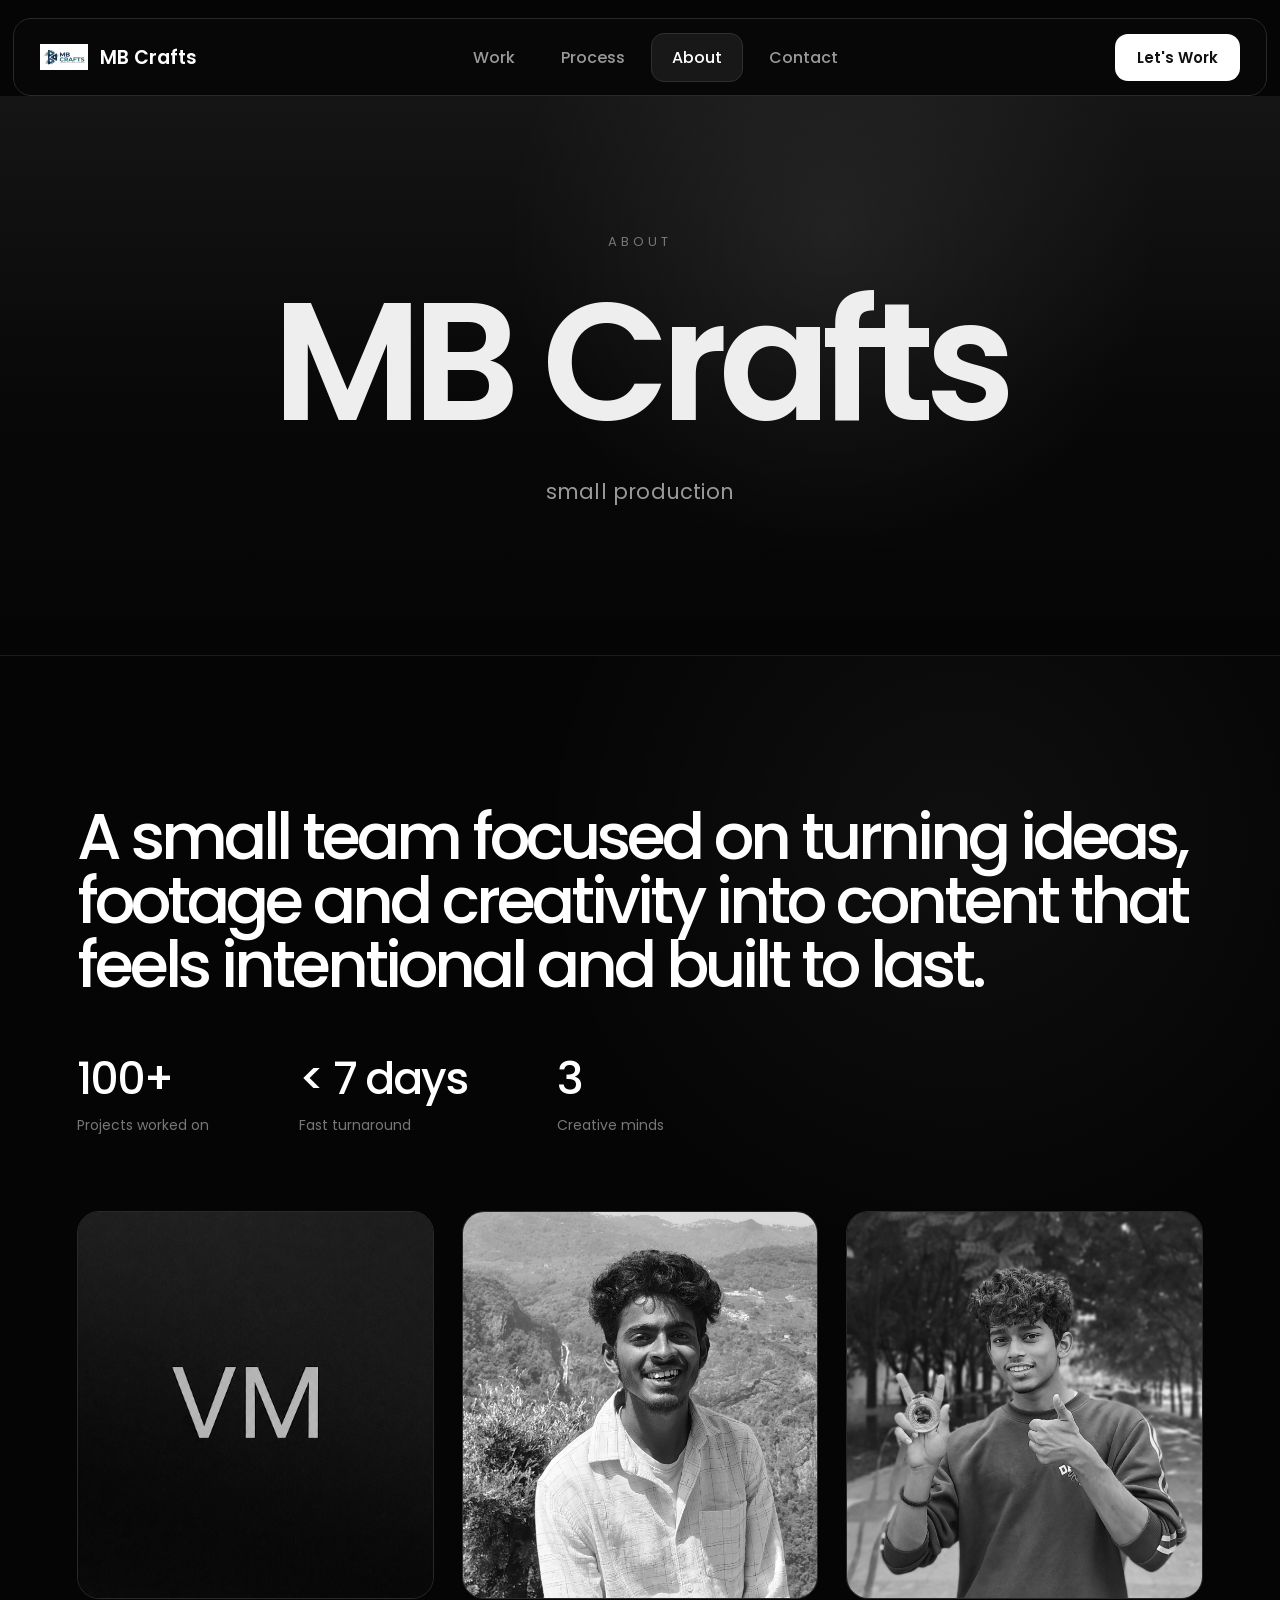
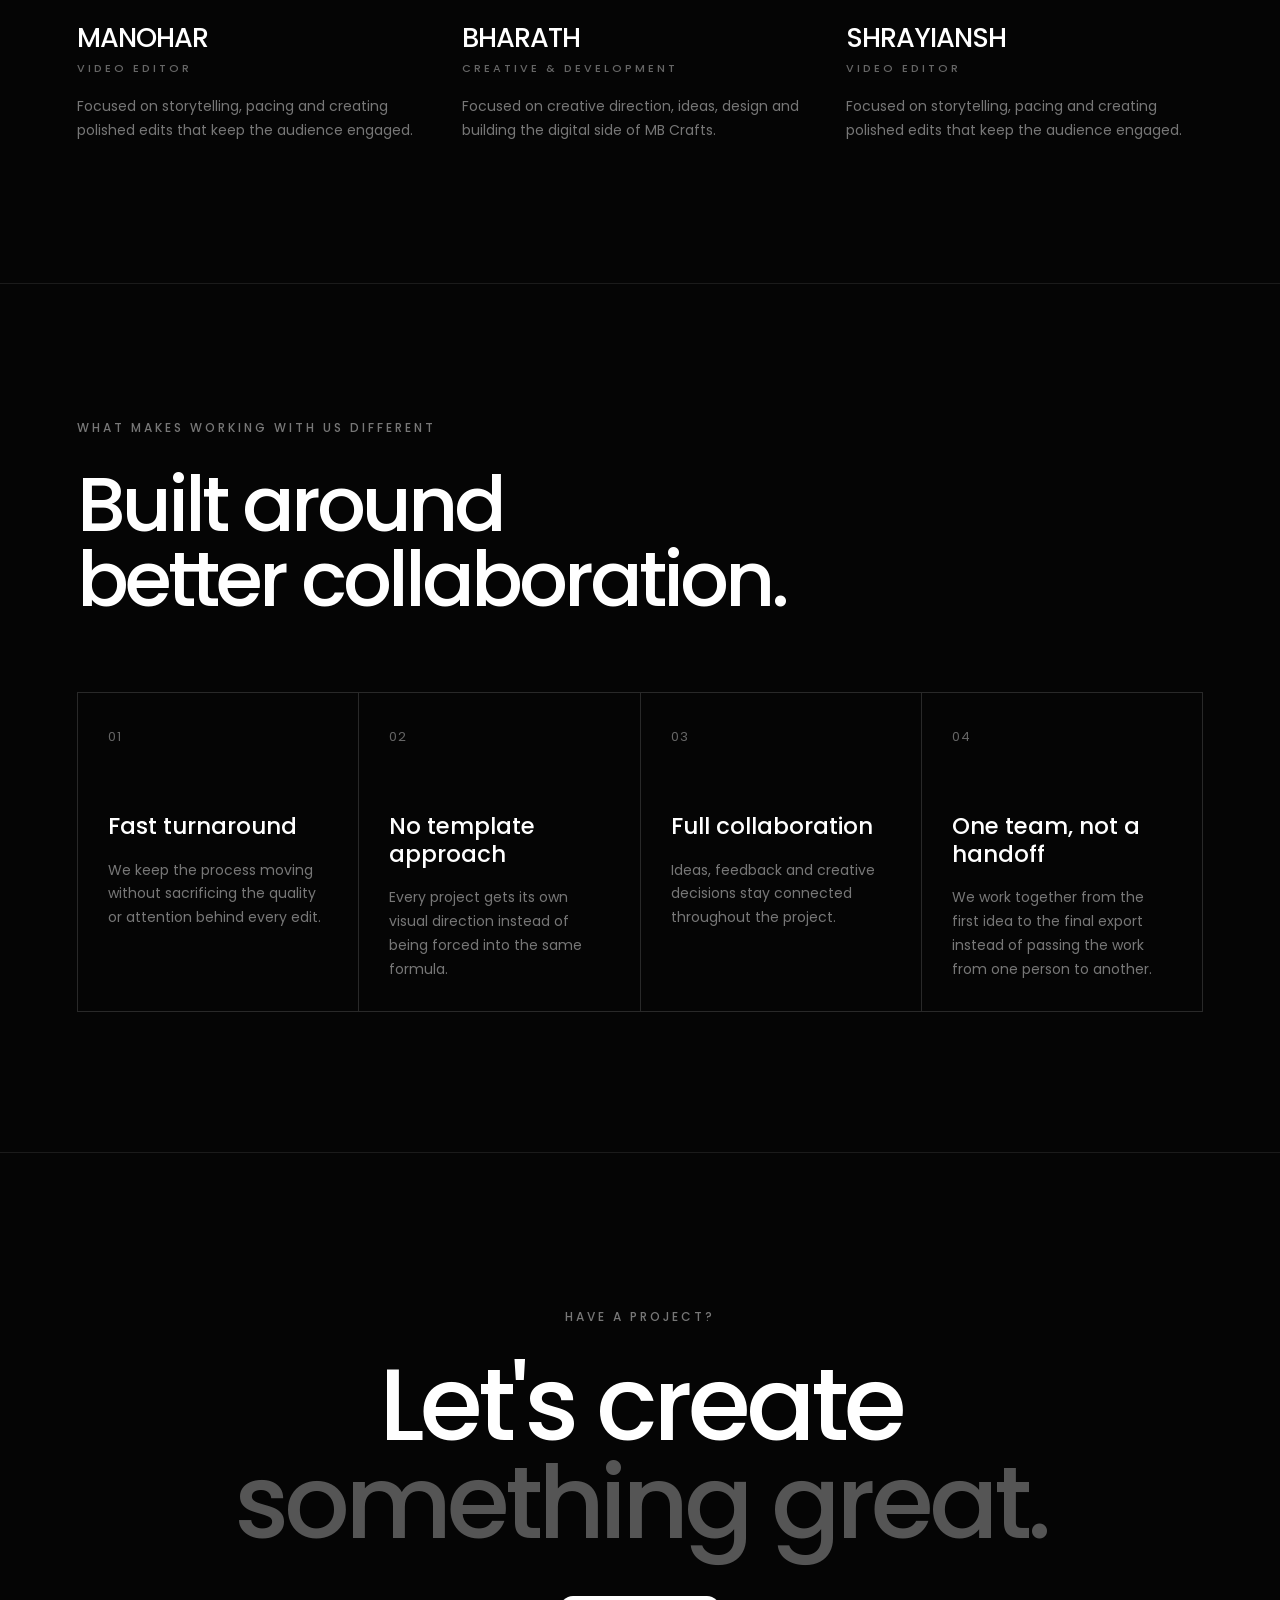
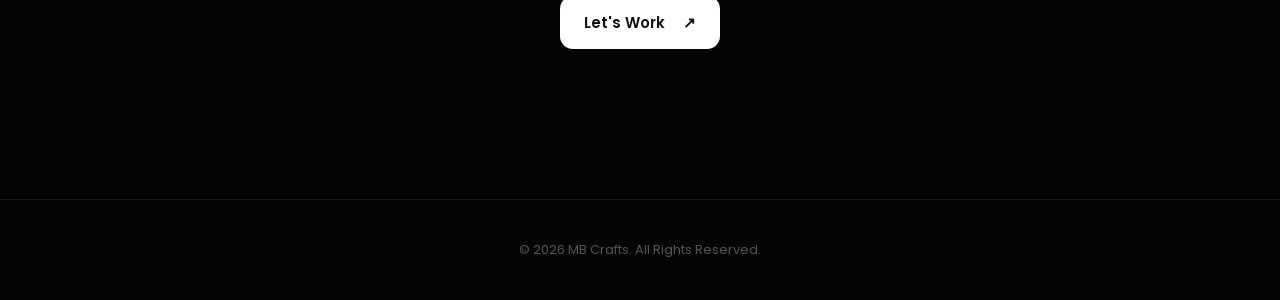
==== about.html @ 52da4b55 "Fix header formatting in about.html" ====
<!DOCTYPE html>
<html lang="en">

<head>

    <meta charset="UTF-8">
    <meta name="viewport" content="width=device-width, initial-scale=1.0">

    <title>About | MB Crafts</title>

    <link rel="icon" type="image/webp" href="images/favicon.webp">

    <link rel="stylesheet" href="about.css">

    <link
        href="https://fonts.googleapis.com/css2?family=Poppins:wght@300;400;500;600;700&display=swap"
        rel="stylesheet">

</head>


<body>


    <!-- =====================================================
         NAVBAR
    ====================================================== -->

    <nav class="navbar">

        <a href="index.html" class="brand">

            <img
                src="images/logo.webp"
                alt="MB Crafts">

            <span>MB Crafts</span>

        </a>


        <div class="nav-links">

            <a href="index.html">
                Work
            </a>

            <a href="process.html">
                Process
            </a>

            <a href="about.html" class="active">
                About
            </a>

            <a href="contact.html">
                Contact
            </a>

        </div>


        <a
            href="contact.html"
            class="nav-button">

            Let's Work

        </a>


        <!-- MOBILE MENU BUTTON -->

        <button
            class="menu-button"
            aria-label="Open menu"
            aria-expanded="false">

            <span></span>
            <span></span>

        </button>

    </nav>



    <!-- =====================================================
         MOBILE MENU
    ====================================================== -->

    <div class="mobile-menu">

        <a href="index.html">
            Work
        </a>

        <a href="process.html">
            Process
        </a>

        <a
            href="about.html"
            class="active">

            About

        </a>

        <a href="contact.html">
            Contact
        </a>

    </div>



    <!-- =====================================================
         ABOUT PAGE
    ====================================================== -->

    <main class="about-page">


        <!-- =================================================
             HERO
        ================================================== -->

        <section class="about-hero">

            <div class="about-hero-inner">

                <span class="about-label">
                    ABOUT
                </span>


                <h1>
                    MB Crafts
                </h1>


                <p>
                    small production
                </p>

            </div>

        </section>



        <!-- =================================================
             PEOPLE SECTION
        ================================================== -->

        <section class="people-section">


            <div class="people-header">

                <div>

                    <h2
                        THE PEOPLE BEHIND THE CRAFT</h2>

                    <span>
                        A small team focused on turning ideas,
                    footage and creativity into content that
                    feels intentional and built to last.
                    </span>

                </div>

            </div>



            <!-- =================================================
                 STATS
            ================================================== -->

            <div class="about-stats">


                <div class="stat">

                    <strong>
                        100+
                    </strong>

                    <span>
                        Projects worked on
                    </span>

                </div>


                <div class="stat">

                    <strong>
                        &lt; 7 days
                    </strong>

                    <span>
                        Fast turnaround
                    </span>

                </div>


                <div class="stat">

                    <strong>
                        3
                    </strong>

                    <span>
                        Creative minds
                    </span>

                </div>


            </div>



            <!-- =================================================
                 PEOPLE GRID
            ================================================== -->

            <div class="people-grid">


                <!-- =================================================
                     MANOHAR
                ================================================== -->

                <div class="person-card">

                    <div class="person-image">

                        <img
                            src="images/manohar.webp"
                            alt="Manohar">

                    </div>


                    <div class="person-info">

                        <h3>
                            MANOHAR
                        </h3>

                        <span>
                            VIDEO EDITOR
                        </span>

                        <p>
                            Focused on storytelling, pacing and
                            creating polished edits that keep the
                            audience engaged.
                        </p>

                    </div>

                </div>



                <!-- =================================================
                     BHARATH
                ================================================== -->

                <div class="person-card">

                    <div class="person-image">

                        <img
                            src="images/bharath.webp"
                            alt="Bharath">

                    </div>


                    <div class="person-info">

                        <h3>
                            BHARATH
                        </h3>

                        <span>
                            CREATIVE &amp; DEVELOPMENT
                        </span>

                        <p>
                            Focused on creative direction, ideas,
                            design and building the digital side
                            of MB Crafts.
                        </p>

                    </div>

                </div>



                <!-- =================================================
                     SHRAYIANSH
                ================================================== -->

                <div class="person-card">

                    <div class="person-image">

                        <img
                            src="images/shraiyansh.webp"
                            alt="Shraiyansh">

                    </div>


                    <div class="person-info">

                        <h3>
                            SHRAYIANSH
                        </h3>

                        <span>
                            VIDEO EDITOR
                        </span>

                        <p>
                            Focused on storytelling, pacing and
                            creating polished edits that keep the
                            audience engaged.
                        </p>

                    </div>

                </div>


            </div>


        </section>



        <!-- =================================================
             WHAT MAKES US DIFFERENT
        ================================================== -->

        <section class="difference-section">


            <div class="difference-header">

                <span class="section-label">
                    WHAT MAKES WORKING WITH US DIFFERENT
                </span>

                <h2>
                    Built around<br>
                    better collaboration.
                </h2>

            </div>



            <div class="difference-grid">


                <!-- =================================================
                     01
                ================================================== -->

                <div class="difference-item">

                    <span class="difference-number">
                        01
                    </span>

                    <h3>
                        Fast turnaround
                    </h3>

                    <p>
                        We keep the process moving without
                        sacrificing the quality or attention
                        behind every edit.
                    </p>

                </div>



                <!-- =================================================
                     02
                ================================================== -->

                <div class="difference-item">

                    <span class="difference-number">
                        02
                    </span>

                    <h3>
                        No template approach
                    </h3>

                    <p>
                        Every project gets its own visual
                        direction instead of being forced
                        into the same formula.
                    </p>

                </div>



                <!-- =================================================
                     03
                ================================================== -->

                <div class="difference-item">

                    <span class="difference-number">
                        03
                    </span>

                    <h3>
                        Full collaboration
                    </h3>

                    <p>
                        Ideas, feedback and creative decisions
                        stay connected throughout the project.
                    </p>

                </div>



                <!-- =================================================
                     04
                ================================================== -->

                <div class="difference-item">

                    <span class="difference-number">
                        04
                    </span>

                    <h3>
                        One team, not a handoff
                    </h3>

                    <p>
                        We work together from the first idea
                        to the final export instead of passing
                        the work from one person to another.
                    </p>

                </div>


            </div>


        </section>



        <!-- =================================================
             CTA
        ================================================== -->

        <section class="about-cta">

            <span class="section-label">
                HAVE A PROJECT?
            </span>


            <h2>
                Let's create
                <span>something great.</span>
            </h2>


            <a
                href="contact.html"
                class="cta-button">

                Let's Work

                <span>↗</span>

            </a>

        </section>


    </main>



    <!-- =====================================================
         FOOTER
    ====================================================== -->

    <footer>

        <p>
            © 2026 MB Crafts. All Rights Reserved.
        </p>

    </footer>



    <!-- =====================================================
         MOBILE MENU SCRIPT
    ====================================================== -->

    <script>

        document.addEventListener(
            "DOMContentLoaded",
            function () {

                const menuButton =
                    document.querySelector(".menu-button");

                const mobileMenu =
                    document.querySelector(".mobile-menu");


                if (!menuButton || !mobileMenu) {
                    return;
                }


                menuButton.addEventListener(
                    "click",
                    function () {

                        const isOpen =
                            mobileMenu.classList.contains("active");


                        if (isOpen) {

                            mobileMenu.classList.remove("active");

                            menuButton.classList.remove("active");

                            menuButton.setAttribute(
                                "aria-expanded",
                                "false"
                            );

                        } else {

                            mobileMenu.classList.add("active");

                            menuButton.classList.add("active");

                            menuButton.setAttribute(
                                "aria-expanded",
                                "true"
                            );

                        }

                    }
                );


                mobileMenu
                    .querySelectorAll("a")
                    .forEach(function (link) {

                        link.addEventListener(
                            "click",
                            function () {

                                mobileMenu.classList.remove("active");

                                menuButton.classList.remove("active");

                                menuButton.setAttribute(
                                    "aria-expanded",
                                    "false"
                                );

                            }
                        );

                    });

            }
        );

    </script>


</body>

</html>
---- about.css ----
/* =====================================================
   ABOUT PAGE
===================================================== */

* {
    margin: 0;
    padding: 0;
    box-sizing: border-box;
}


html {
    scroll-behavior: smooth;
}


body {
    background: #050505;
    color: #ffffff;

    font-family: 'Poppins', sans-serif;

    overflow-x: hidden;
}



/* =====================================================
   NAVBAR
===================================================== */

.navbar {
    position: fixed;

    top: 18px;
    left: 1%;

    width: 98%;
    height: 78px;

    display: flex;
    align-items: center;
    justify-content: space-between;

    padding: 0 26px;

    background: rgba(8, 8, 8, 0.88);

    backdrop-filter: blur(20px);
    -webkit-backdrop-filter: blur(20px);

    border: 1px solid #292929;

    border-radius: 18px;

    z-index: 1000;
}



/* =====================================================
   BRAND
===================================================== */

.brand {
    display: flex;
    align-items: center;

    gap: 12px;

    color: #ffffff;

    text-decoration: none;

    font-size: 19px;
    font-weight: 600;
}


.brand img {
    width: 48px;
    height: 30px;

    object-fit: contain;

    display: block;
}



/* =====================================================
   NAV LINKS
===================================================== */

.nav-links {
    display: flex;
    align-items: center;

    gap: 6px;
}


.nav-links a {
    color: #999;

    text-decoration: none;

    padding: 11px 20px;

    border-radius: 13px;

    font-size: 16px;
    font-weight: 500;

    transition: 0.3s ease;
}


.nav-links a:hover,
.nav-links a.active {
    color: #ffffff;

    background: #181818;

    border: 1px solid #303030;
}



/* =====================================================
   NAV BUTTON
===================================================== */

.nav-button {
    background: #ffffff;

    color: #111111;

    text-decoration: none;

    padding: 12px 22px;

    border-radius: 13px;

    font-size: 15px;
    font-weight: 600;

    transition: 0.3s ease;
}


.nav-button:hover {
    transform: translateY(-2px);
}



/* =====================================================
   MOBILE MENU BUTTON
===================================================== */

.menu-button {
    display: none;
}



/* =====================================================
   MOBILE MENU
===================================================== */

.mobile-menu {
    display: none;
}



/* =====================================================
   ABOUT PAGE
===================================================== */

.about-page {
    padding-top: 96px;
}



/* =====================================================
   HERO
===================================================== */

.about-hero {
    min-height: 560px;

    display: flex;
    align-items: center;

    padding: 100px 7% 110px;

    border-bottom: 1px solid #1b1b1b;

    background:
        radial-gradient(
            circle at 65% 25%,
            rgba(255, 255, 255, 0.08),
            transparent 35%
        ),
        linear-gradient(
            180deg,
            #151515 0%,
            #080808 55%,
            #050505 100%
        );
}


.about-hero-inner {
    width: 100%;

    max-width: 1500px;

    margin: 0 auto;

    text-align: center;
}


.about-label {
    display: block;

    color: #777;

    font-size: 13px;

    letter-spacing: 4px;

    margin-bottom: 35px;
}


.about-hero h1 {
    font-size: clamp(80px, 13vw, 190px);

    line-height: 0.9;

    letter-spacing: -9px;

    font-weight: 600;

    color: #eeeeee;
}


.about-hero p {
    margin-top: 38px;

    color: #999;

    font-size: 21px;

    line-height: 1.6;

    letter-spacing: 0.2px;
}



/* =====================================================
   PEOPLE SECTION
===================================================== */

.people-section {
    padding: 125px 6% 140px;

    border-bottom: 1px solid #1b1b1b;

    background:
        radial-gradient(
            circle at 75% 15%,
            rgba(255, 255, 255, 0.045),
            transparent 30%
        );
}



/* =====================================================
   PEOPLE HEADER
===================================================== */

.people-header {
    display: flex;

    align-items: flex-end;

    justify-content: space-between;

    gap: 70px;

    max-width: 1500px;

    margin: 0 auto 60px;
}


.people-header h2 {
    margin-top: 24px;

    font-size: clamp(48px, 5vw, 76px);

    line-height: 1;

    letter-spacing: -4px;

    font-weight: 500;
}


.people-header > p {
    max-width: 600px;

    color: #888;

    font-size: 17px;

    line-height: 1.75;
}



/* =====================================================
   SECTION LABEL
===================================================== */

.section-label {
    color: #777;

    font-size: 12px;

    letter-spacing: 3px;

    font-weight: 500;
}



/* =====================================================
   STATS
===================================================== */

.about-stats {
    display: grid;

    grid-template-columns:
        repeat(3, max-content);

    column-gap: 90px;

    max-width: 1500px;

    margin: 0 auto 75px;
}


.stat {
    min-width: 130px;
}


.stat strong {
    display: block;

    font-size: 44px;

    line-height: 1;

    letter-spacing: -2px;

    font-weight: 500;
}


.stat span {
    display: block;

    margin-top: 14px;

    color: #777;

    font-size: 14px;
}



/* =====================================================
   PEOPLE GRID
===================================================== */

.people-grid {
    display: grid;

    grid-template-columns:
        repeat(3, minmax(0, 1fr));

    gap: 28px;

    width: 100%;

    max-width: 1500px;

    margin: 0 auto;
}



/* =====================================================
   PERSON CARD
===================================================== */

.person-card {
    min-width: 0;
}



/* =====================================================
   PERSON IMAGE
===================================================== */

.person-image {
    width: 100%;

    aspect-ratio: 0.92 / 1;

    overflow: hidden;

    border: 1px solid #292929;

    border-radius: 22px;

    background: #0b0b0b;
}


.person-image img {
    width: 100%;
    height: 100%;

    display: block;

    object-fit: cover;

    object-position: center;

    filter: grayscale(100%);

    transition:
        transform 0.6s ease,
        filter 0.6s ease;
}


.person-card:hover .person-image img {
    transform: scale(1.025);

    filter: grayscale(0%);
}



/* =====================================================
   PERSON INFO
===================================================== */

.person-info {
    padding-top: 24px;
}


.person-info h3 {
    font-size: 27px;

    line-height: 1.1;

    letter-spacing: -1px;

    font-weight: 500;
}


.person-info > span {
    display: block;

    margin-top: 7px;

    color: #666;

    font-size: 11px;

    letter-spacing: 3px;

    font-weight: 500;
}


.person-info p {
    max-width: 500px;

    margin-top: 17px;

    color: #777;

    font-size: 14px;

    line-height: 1.75;
}



/* =====================================================
   DIFFERENCE SECTION
===================================================== */

.difference-section {
    padding: 130px 6% 140px;

    border-bottom: 1px solid #1b1b1b;
}


.difference-header {
    max-width: 1500px;

    margin: 0 auto 75px;
}


.difference-header h2 {
    margin-top: 28px;

    font-size: clamp(50px, 6vw, 86px);

    line-height: 0.98;

    letter-spacing: -4px;

    font-weight: 500;
}



/* =====================================================
   DIFFERENCE GRID
===================================================== */

.difference-grid {
    display: grid;

    grid-template-columns:
        repeat(4, 1fr);

    max-width: 1500px;

    margin: 0 auto;

    border-top: 1px solid #292929;

    border-left: 1px solid #292929;
}



/* =====================================================
   DIFFERENCE ITEM
===================================================== */

.difference-item {
    min-height: 300px;

    padding: 30px;

    border-right: 1px solid #292929;

    border-bottom: 1px solid #292929;

    transition: 0.3s ease;
}


.difference-item:hover {
    background: #0b0b0b;
}


.difference-number {
    color: #666;

    font-size: 13px;

    letter-spacing: 1px;
}


.difference-item h3 {
    margin-top: 65px;

    font-size: 23px;

    line-height: 1.2;

    font-weight: 500;
}


.difference-item p {
    margin-top: 18px;

    color: #777;

    font-size: 14px;

    line-height: 1.7;
}



/* =====================================================
   CTA
===================================================== */

.about-cta {
    padding: 150px 7%;

    text-align: center;
}


.about-cta h2 {
    margin-top: 28px;

    font-size: clamp(55px, 8vw, 110px);

    line-height: 0.95;

    letter-spacing: -5px;

    font-weight: 500;
}


.about-cta h2 span {
    display: block;

    color: #555;
}


.cta-button {
    display: inline-flex;

    align-items: center;

    gap: 18px;

    margin-top: 45px;

    padding: 15px 24px;

    background: #ffffff;

    color: #111111;

    text-decoration: none;

    border-radius: 13px;

    font-size: 15px;

    font-weight: 600;

    transition: 0.3s ease;
}


.cta-button:hover {
    transform: translateY(-3px);
}



/* =====================================================
   FOOTER
===================================================== */

footer {
    padding: 40px 7%;

    border-top: 1px solid #1b1b1b;

    text-align: center;
}


footer p {
    color: #555;

    font-size: 13px;
}



/* =====================================================
   TABLET
===================================================== */

@media (max-width: 1100px) {


    .about-hero h1 {
        font-size: clamp(75px, 12vw, 150px);
    }


    .people-header {
        gap: 50px;
    }


    .people-grid {
        grid-template-columns:
            repeat(3, minmax(0, 1fr));

        gap: 20px;
    }


    .difference-grid {
        grid-template-columns:
            repeat(2, 1fr);
    }


    .difference-item {
        min-height: 250px;
    }


    .difference-item h3 {
        margin-top: 45px;
    }

}



/* =====================================================
   NAVBAR TABLET
===================================================== */

@media (max-width: 1000px) {


    .navbar {
        height: 72px;
    }


    .nav-links a {
        padding: 9px 13px;

        font-size: 14px;
    }


    .nav-button {
        padding: 11px 17px;

        font-size: 14px;
    }


    .people-header {
        gap: 40px;
    }


    .people-header > p {
        max-width: 400px;

        font-size: 15px;
    }


    .about-stats {
        column-gap: 60px;
    }

}



/* =====================================================
   MOBILE
===================================================== */

@media (max-width: 768px) {


    /* =================================================
       NAVBAR
    ================================================== */

    .navbar {
        top: 12px;

        left: 3%;

        width: 94%;

        height: 62px;

        padding: 0 16px;

        border-radius: 16px;
    }


    .brand {
        gap: 8px;

        font-size: 16px;
    }


    .brand img {
        width: 42px;

        height: 27px;
    }


    .nav-links,
    .nav-button {
        display: none;
    }



    /* =================================================
       HAMBURGER
    ================================================== */

    .menu-button {
        width: 52px;

        height: 44px;

        display: flex;

        align-items: center;

        justify-content: center;

        position: relative;

        padding: 0;

        background: transparent;

        border: 1px solid rgba(255,255,255,0.14);

        border-radius: 13px;

        cursor: pointer;
    }


    .menu-button span {
        position: absolute;

        width: 21px;

        height: 2px;

        background: #ffffff;

        border-radius: 2px;

        transition: 0.25s ease;
    }


    .menu-button span:first-child {
        transform: translateY(-4px);
    }


    .menu-button span:last-child {
        transform: translateY(4px);
    }


    .menu-button.active span:first-child {
        transform: rotate(45deg);
    }


    .menu-button.active span:last-child {
        transform: rotate(-45deg);
    }



    /* =================================================
       MOBILE MENU
    ================================================== */

    .mobile-menu {
        position: fixed;

        top: 84px;

        left: 20px;

        right: 20px;

        z-index: 9999;

        display: flex;

        flex-direction: column;

        gap: 6px;

        padding: 12px;

        background: rgba(7,7,7,0.96);

        border: 1px solid rgba(255,255,255,0.14);

        border-radius: 18px;

        backdrop-filter: blur(18px);

        -webkit-backdrop-filter: blur(18px);

        opacity: 0;

        visibility: hidden;

        transform: translateY(-10px);

        transition:
            opacity 0.25s ease,
            transform 0.25s ease,
            visibility 0.25s ease;
    }


    .mobile-menu.active {
        opacity: 1;

        visibility: visible;

        transform: translateY(0);
    }


    .mobile-menu a {
        display: block;

        padding: 14px;

        color: #ffffff;

        text-decoration: none;

        text-align: center;

        font-size: 16px;

        border-radius: 11px;
    }


    .mobile-menu a.active {
        background: rgba(255,255,255,0.08);
    }



    /* =================================================
       PAGE
    ================================================== */

    .about-page {
        padding-top: 75px;
    }



    /* =================================================
       HERO
    ================================================== */

    .about-hero {
        min-height: 500px;

        padding: 80px 7% 90px;

        align-items: center;
    }


    .about-label {
        margin-bottom: 28px;

        font-size: 11px;

        letter-spacing: 3px;
    }


    .about-hero h1 {
        font-size: 58px;

        line-height: 0.95;

        letter-spacing: -4px;
    }


    .about-hero p {
        margin-top: 28px;

        font-size: 17px;
    }



    /* =================================================
       PEOPLE
    ================================================== */

    .people-section {
        padding: 85px 7% 90px;
    }


    .people-header {
        display: block;

        margin-bottom: 50px;
    }


    .people-header h2 {
        margin-top: 22px;

        font-size: 43px;

        line-height: 1;

        letter-spacing: -2.5px;
    }


    .people-header > p {
        margin-top: 28px;

        max-width: 100%;

        font-size: 15px;

        line-height: 1.7;
    }



    /* =================================================
       STATS
    ================================================== */

    .about-stats {
        grid-template-columns:
            repeat(3, 1fr);

        column-gap: 15px;

        margin-bottom: 50px;
    }


    .stat {
        min-width: 0;
    }


    .stat strong {
        font-size: 31px;

        letter-spacing: -1px;
    }


    .stat span {
        margin-top: 10px;

        font-size: 11px;

        line-height: 1.4;
    }



    /* =================================================
       PEOPLE GRID
    ================================================== */

    .people-grid {
        grid-template-columns: 1fr;

        gap: 55px;

        max-width: 430px;

        margin: 0 auto;
    }


    .person-image {
        aspect-ratio: 0.92 / 1;

        border-radius: 18px;
    }


    .person-info {
        padding-top: 20px;
    }


    .person-info h3 {
        font-size: 25px;
    }


    .person-info > span {
        font-size: 10px;

        letter-spacing: 2.5px;
    }


    .person-info p {
        font-size: 14px;
    }



    /* =================================================
       DIFFERENCE
    ================================================== */

    .difference-section {
        padding: 85px 7% 90px;
    }


    .difference-header {
        margin-bottom: 50px;
    }


    .difference-header h2 {
        margin-top: 22px;

        font-size: 45px;

        letter-spacing: -2.5px;
    }


    .difference-grid {
        grid-template-columns: 1fr;
    }


    .difference-item {
        min-height: 220px;

        padding: 25px;
    }


    .difference-item h3 {
        margin-top: 40px;

        font-size: 22px;
    }


    .difference-item p {
        font-size: 14px;
    }



    /* =================================================
       CTA
    ================================================== */

    .about-cta {
        padding: 100px 7%;
    }


    .about-cta h2 {
        font-size: 50px;

        letter-spacing: -3px;
    }



    /* =================================================
       FOOTER
    ================================================== */

    footer {
        padding: 30px 7%;
    }

}



/* =====================================================
   SMALL MOBILE
===================================================== */

@media (max-width: 500px) {


    .brand span {
        display: none;
    }


    .about-hero h1 {
        font-size: 50px;

        letter-spacing: -3px;
    }


    .about-hero p {
        font-size: 16px;
    }


    .about-stats {
        column-gap: 10px;
    }


    .stat strong {
        font-size: 27px;
    }


    .stat span {
        font-size: 10px;
    }


    .people-grid {
        max-width: 100%;
    }


    .person-image {
        aspect-ratio: 0.9 / 1;
    }


    .difference-header h2 {
        font-size: 40px;
    }


    .about-cta h2 {
        font-size: 45px;
    }

}
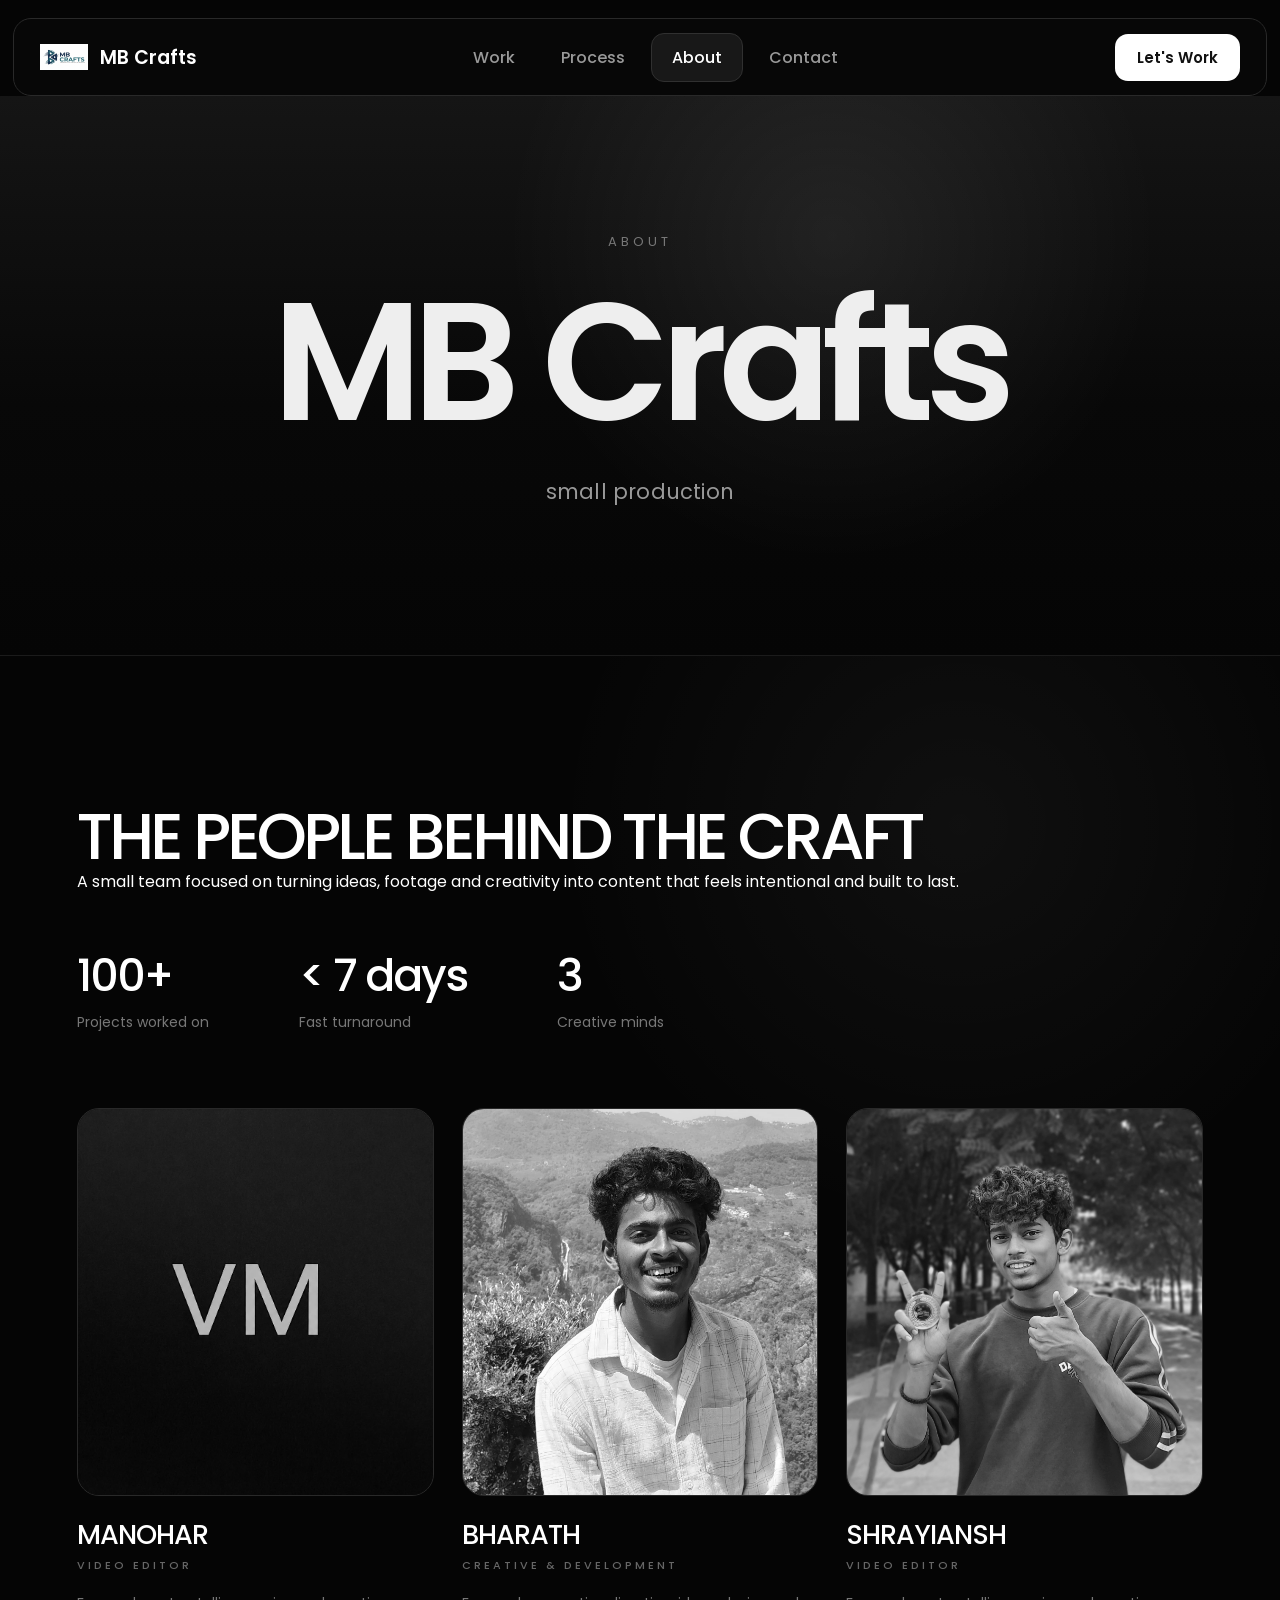
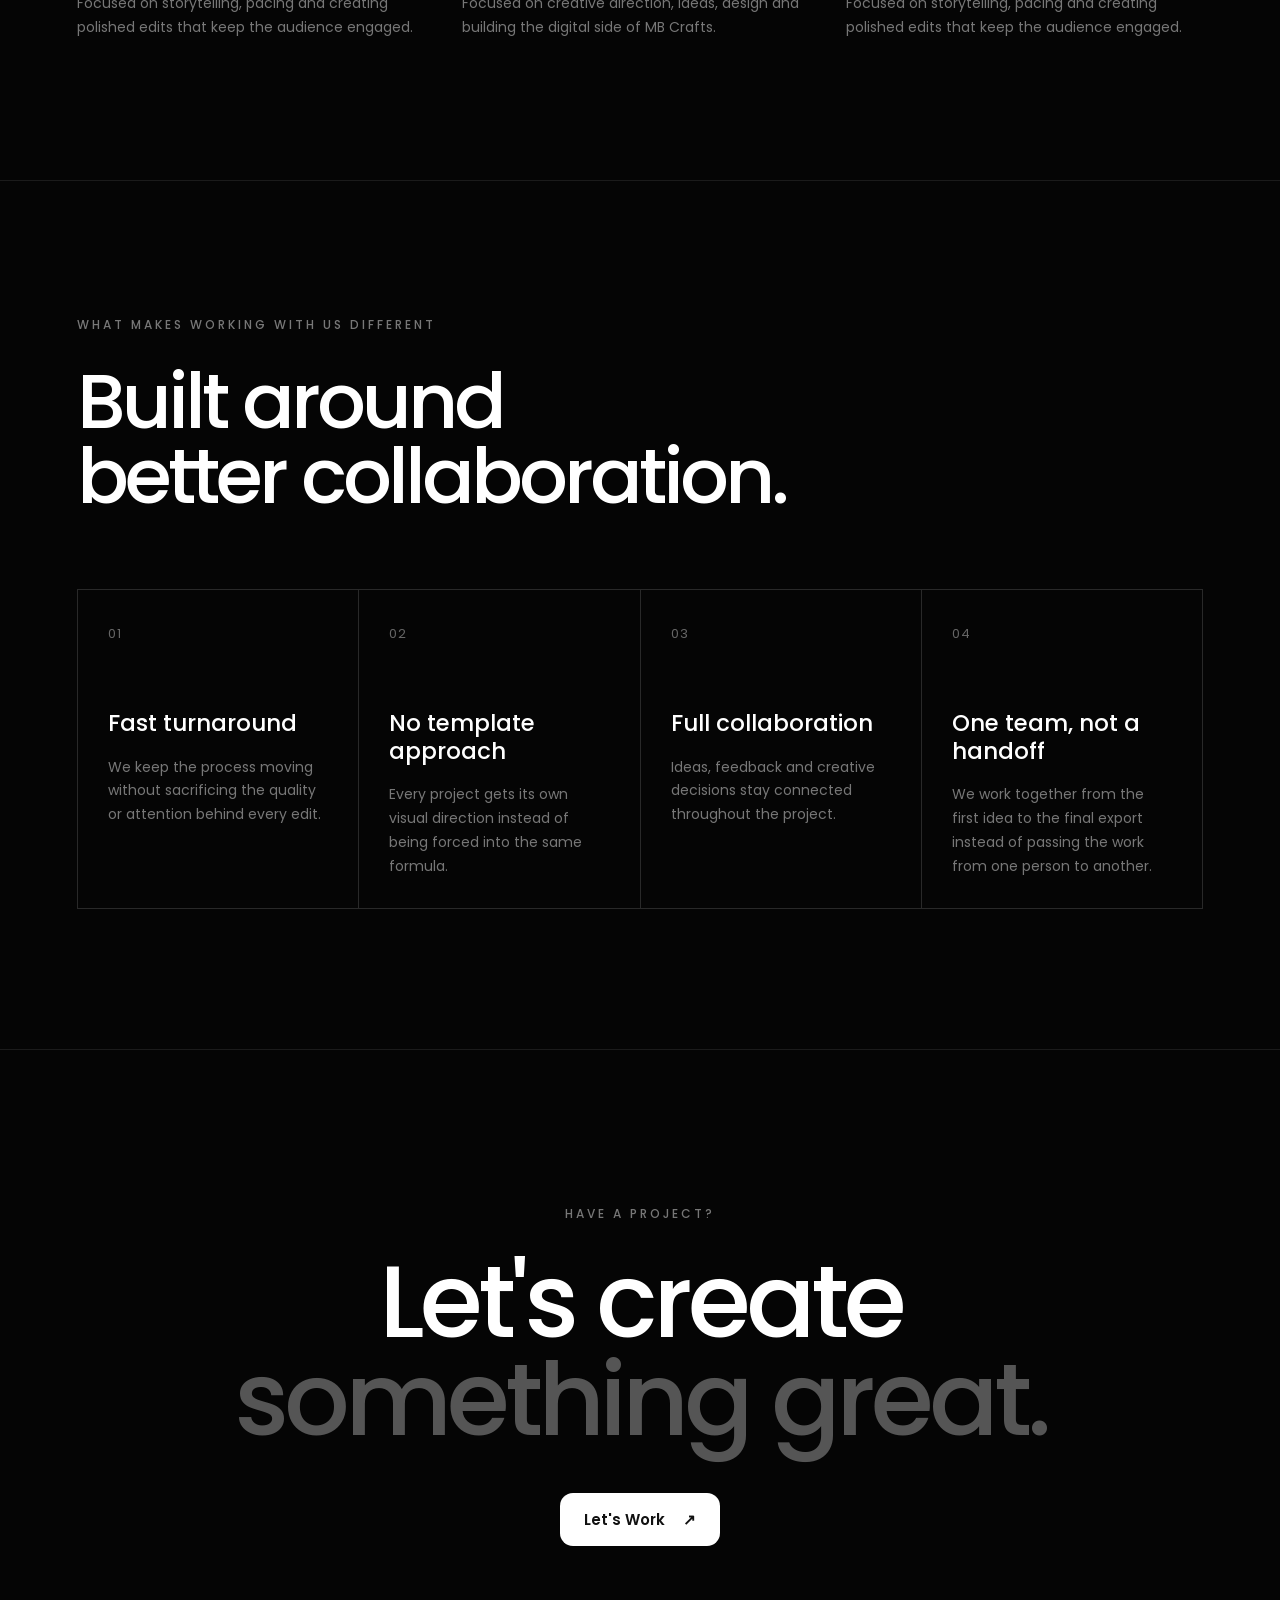
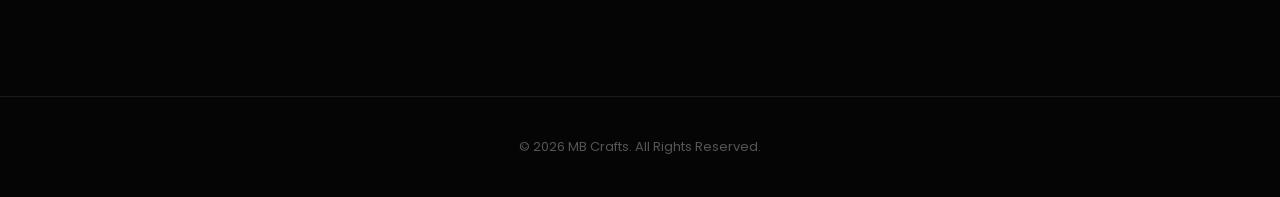
==== commit 39ad7d04: "Refactor people section with new classes Updated HTML structure for the people section." ====
--- a/about.html
+++ b/about.html
@@ -161,14 +161,15 @@
 
                 <div>
 
-                    <h2
-                        THE PEOPLE BEHIND THE CRAFT</h2>
-
-                    <span>
-                        A small team focused on turning ideas,
-                    footage and creativity into content that
-                    feels intentional and built to last.
-                    </span>
+                    <h2 class="people-title">
+    THE PEOPLE BEHIND THE CRAFT
+</h2>
+
+<span class="people-description">
+    A small team focused on turning ideas,
+    footage and creativity into content
+    that feels intentional and built to last.
+</span>
 
                 </div>
 
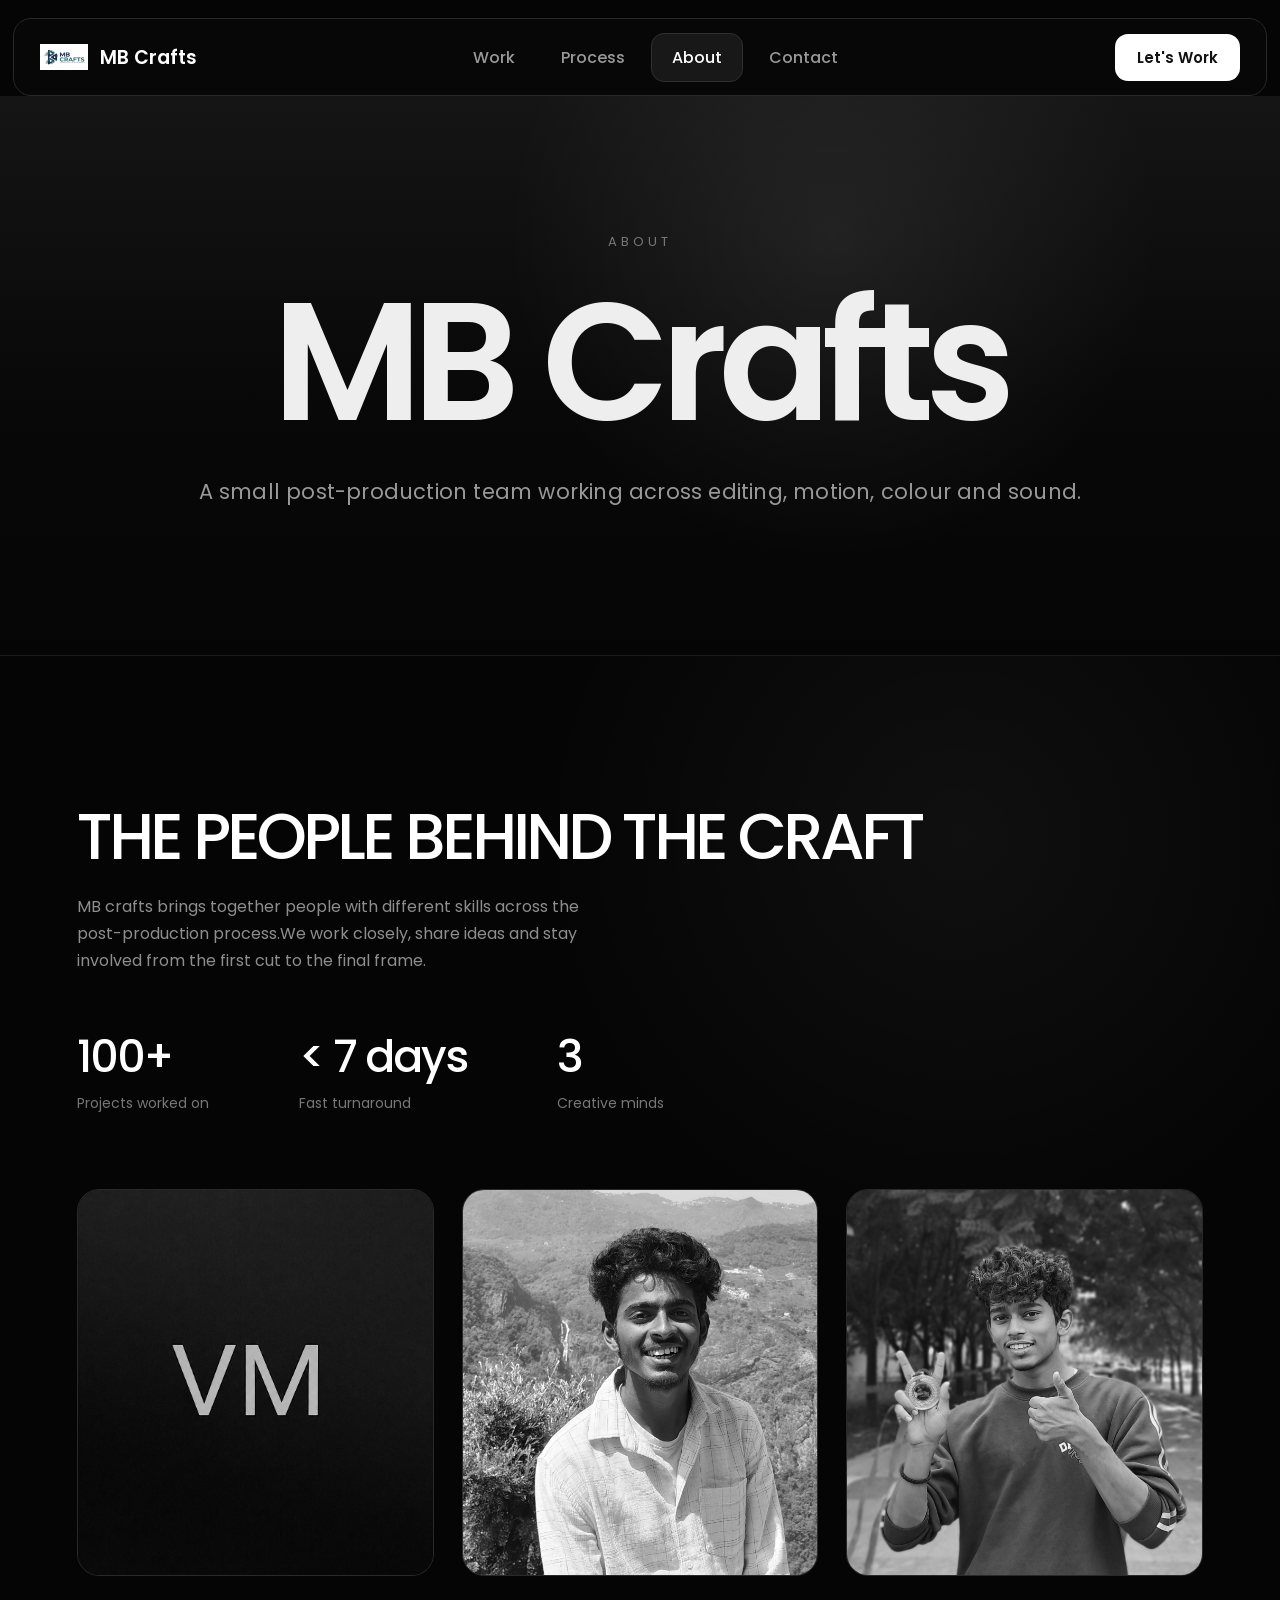
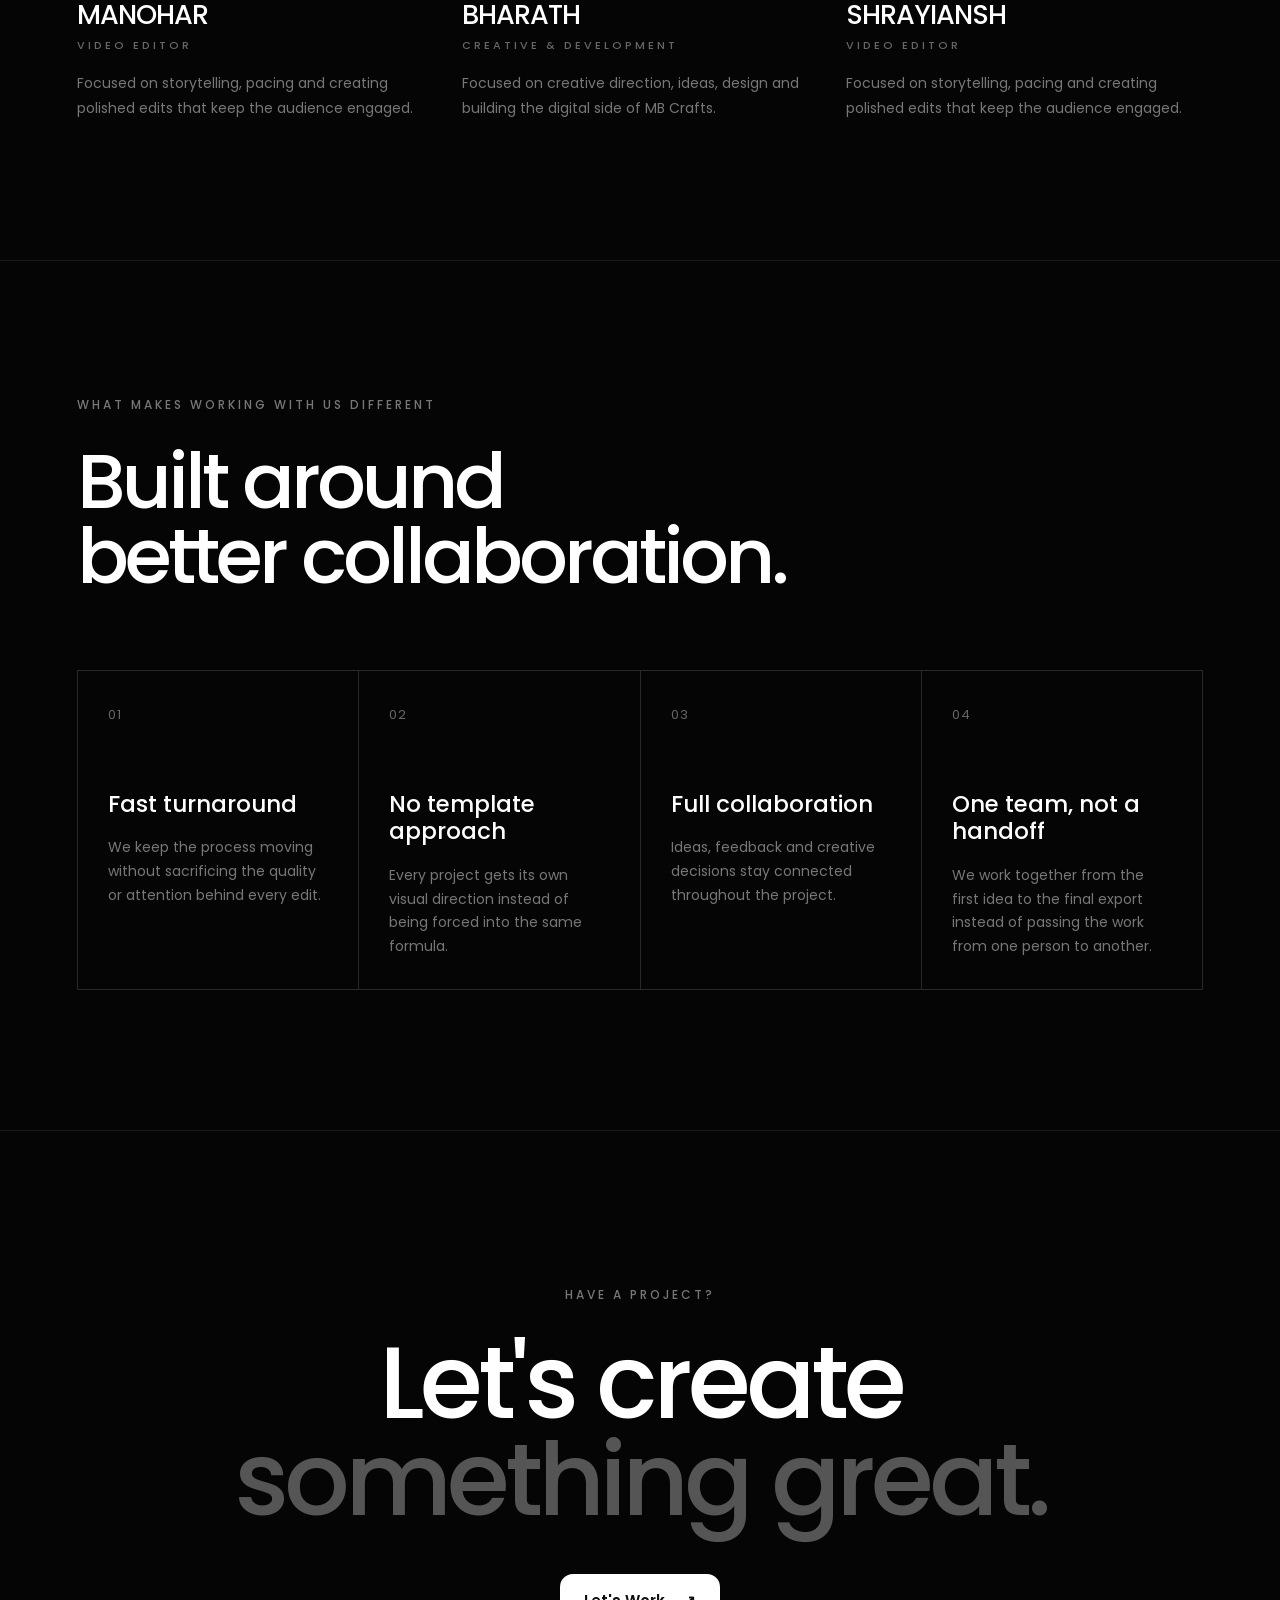
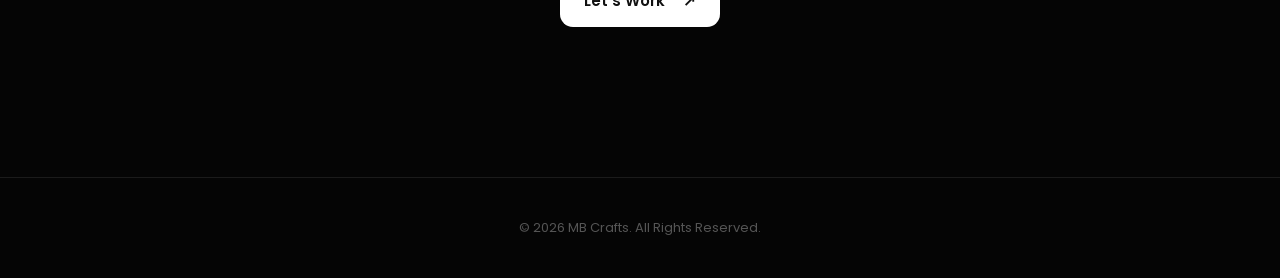
==== commit bddae427: "Revise team description in about.html Updated description of the production team and their process." ====
--- a/about.html
+++ b/about.html
@@ -141,7 +141,7 @@
 
 
                 <p>
-                    small production
+                A small post-production team working across editing, motion, colour and sound.
                 </p>
 
             </div>
@@ -166,9 +166,9 @@
 </h2>
 
 <span class="people-description">
-    A small team focused on turning ideas,
-    footage and creativity into content
-    that feels intentional and built to last.
+   MB crafts brings together people with different skills across
+    the post-production process.We work closely, share ideas and
+    stay involved from the first cut to the final frame.
 </span>
 
                 </div>
--- a/about.css
+++ b/about.css
@@ -411,7 +411,22 @@
     margin: 0 auto;
 }
 
-
+.people-title {
+    font-size: clamp(42px, 6vw, 90px);
+    font-weight: 600;
+    line-height: 0.95;
+    letter-spacing: -0.04em;
+    margin: 0 0 24px;
+}
+
+.people-description {
+    display: block;
+    max-width: 520px;
+    font-size: 16px;
+    line-height: 1.7;
+    font-weight: 400;
+    color: rgba(255, 255, 255, 0.55);
+}
 
 /* =====================================================
    PERSON CARD
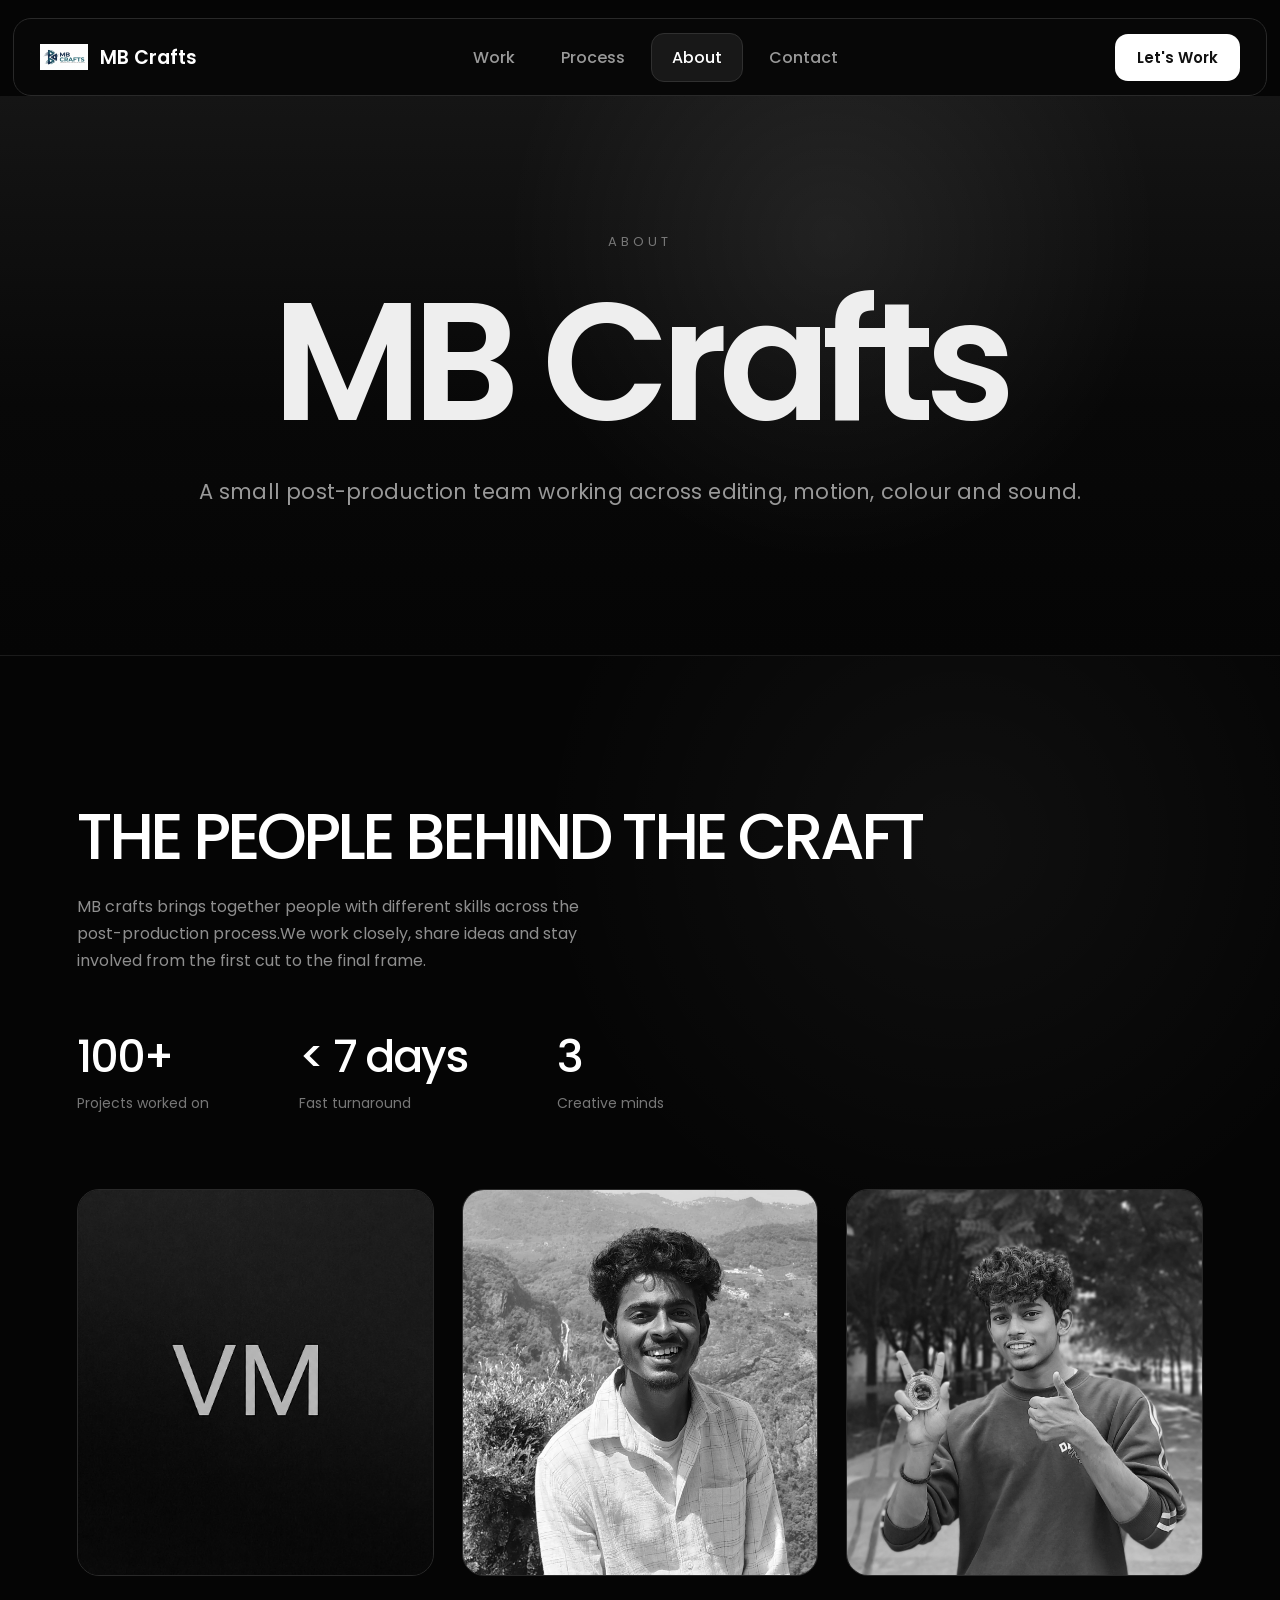
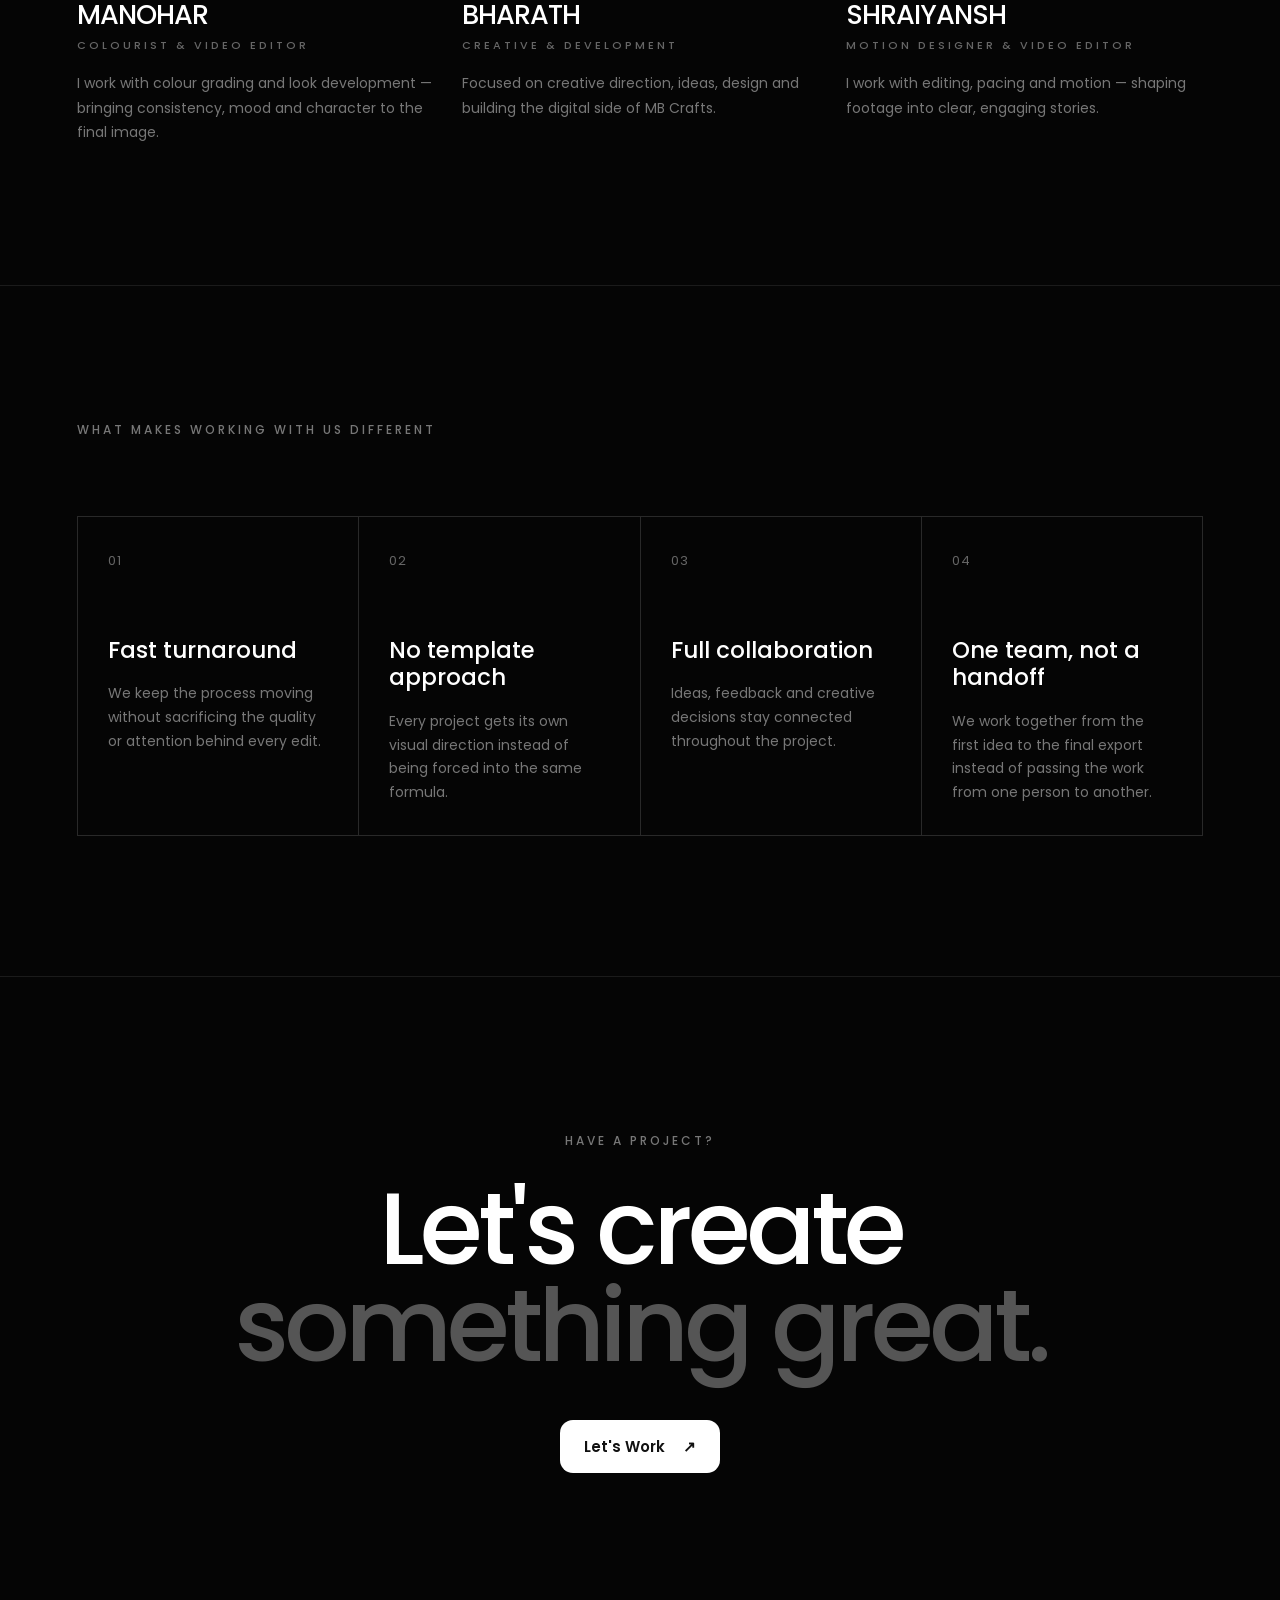
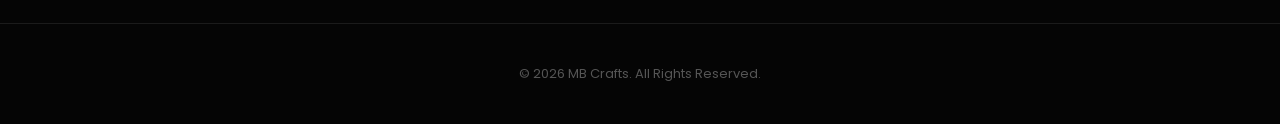
==== commit 728dd883: "Revise team member titles and descriptions Updated team member roles and descriptions for clarity." ====
--- a/about.html
+++ b/about.html
@@ -138,10 +138,8 @@
                 <h1>
                     MB Crafts
                 </h1>
-
-
                 <p>
-                A small post-production team working across editing, motion, colour and sound.
+                 A small post-production team working across editing, motion, colour and sound.
                 </p>
 
             </div>
@@ -166,7 +164,7 @@
 </h2>
 
 <span class="people-description">
-   MB crafts brings together people with different skills across
+    MB crafts brings together people with different skills across
     the post-production process.We work closely, share ideas and
     stay involved from the first cut to the final frame.
 </span>
@@ -256,15 +254,13 @@
                         </h3>
 
                         <span>
-                            VIDEO EDITOR
+                            COLOURIST &amp; VIDEO EDITOR
                         </span>
 
                         <p>
-                            Focused on storytelling, pacing and
-                            creating polished edits that keep the
-                            audience engaged.
-                        </p>
-
+                            I work with colour grading and look 
+                            development — bringing consistency, 
+                            mood and character to the final image.
                     </div>
 
                 </div>
@@ -326,17 +322,16 @@
                     <div class="person-info">
 
                         <h3>
-                            SHRAYIANSH
+                            SHRAIYANSH
                         </h3>
 
                         <span>
-                            VIDEO EDITOR
+                            MOTION DESIGNER &amp; VIDEO EDITOR 
                         </span>
 
                         <p>
-                            Focused on storytelling, pacing and
-                            creating polished edits that keep the
-                            audience engaged.
+                            I work with editing, pacing and 
+                            motion — shaping footage into clear, engaging stories.
                         </p>
 
                     </div>
@@ -363,12 +358,6 @@
                 <span class="section-label">
                     WHAT MAKES WORKING WITH US DIFFERENT
                 </span>
-
-                <h2>
-                    Built around<br>
-                    better collaboration.
-                </h2>
-
             </div>
 
 
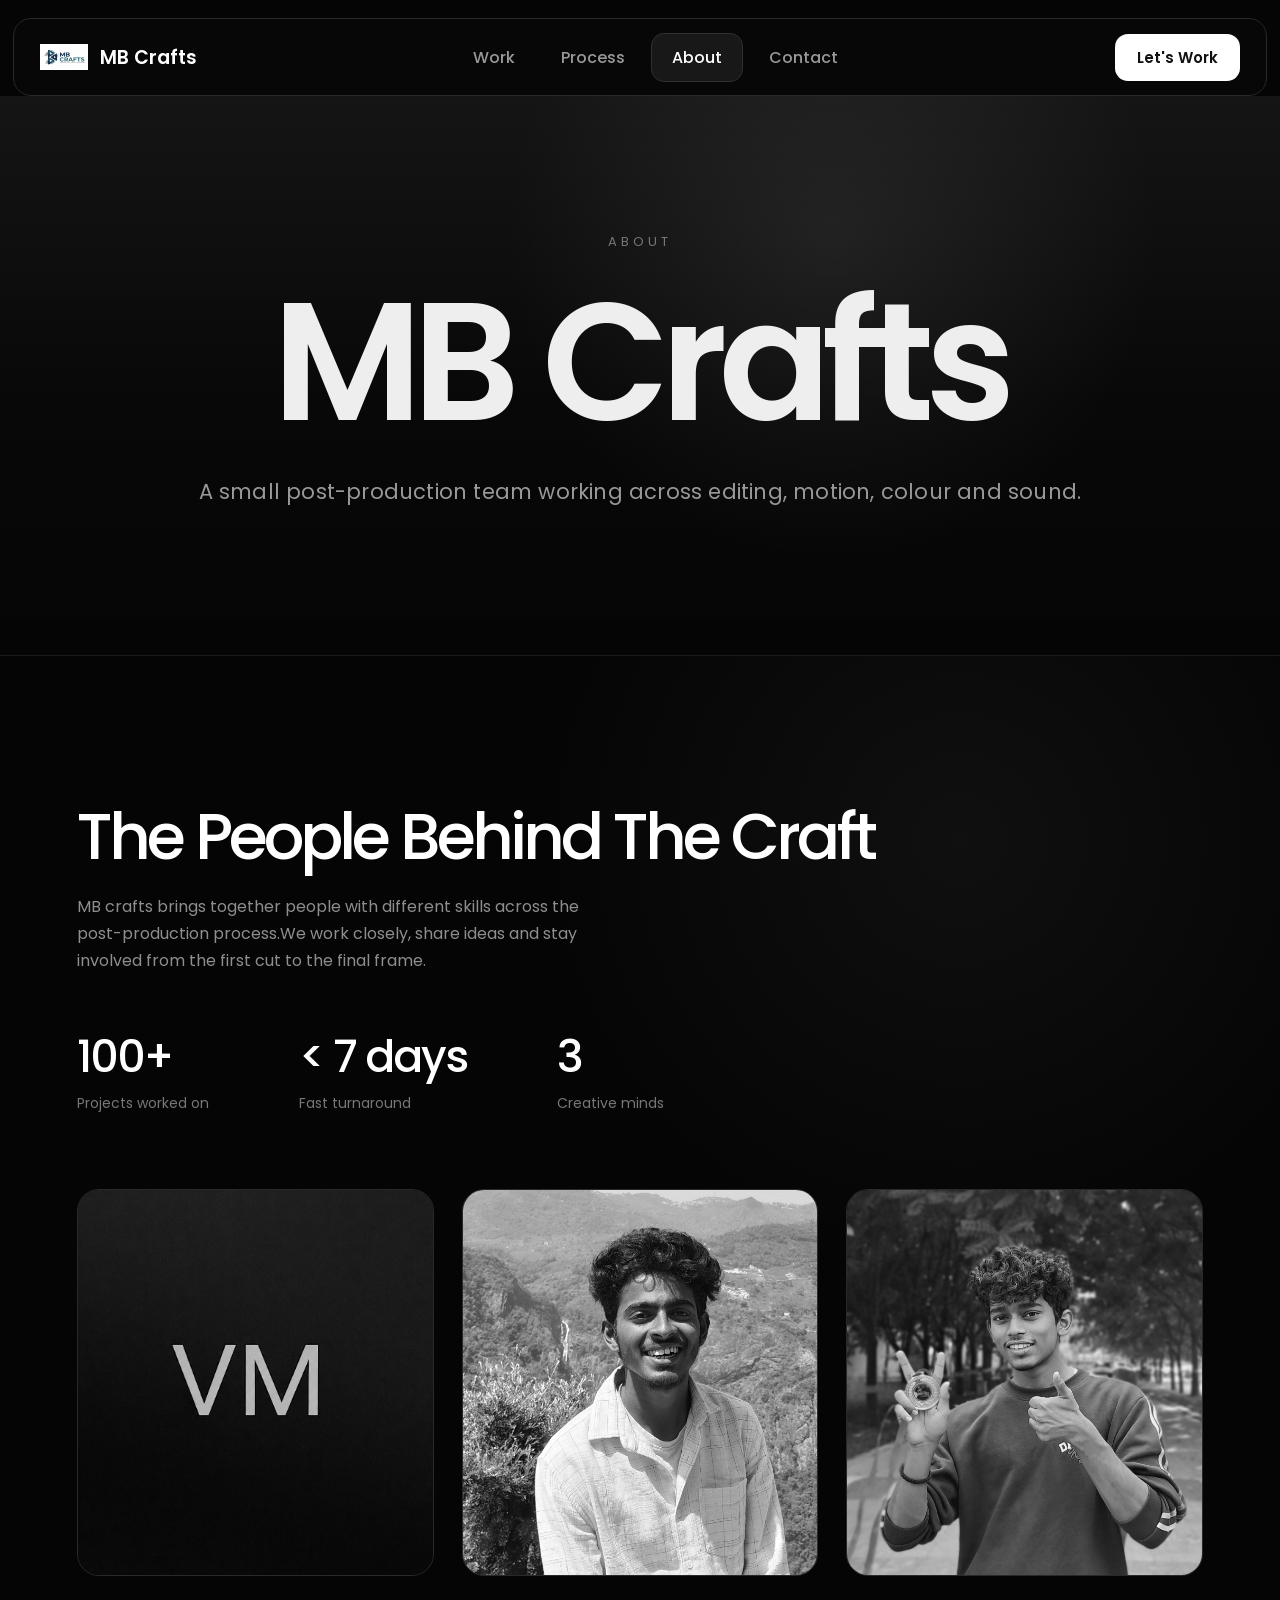
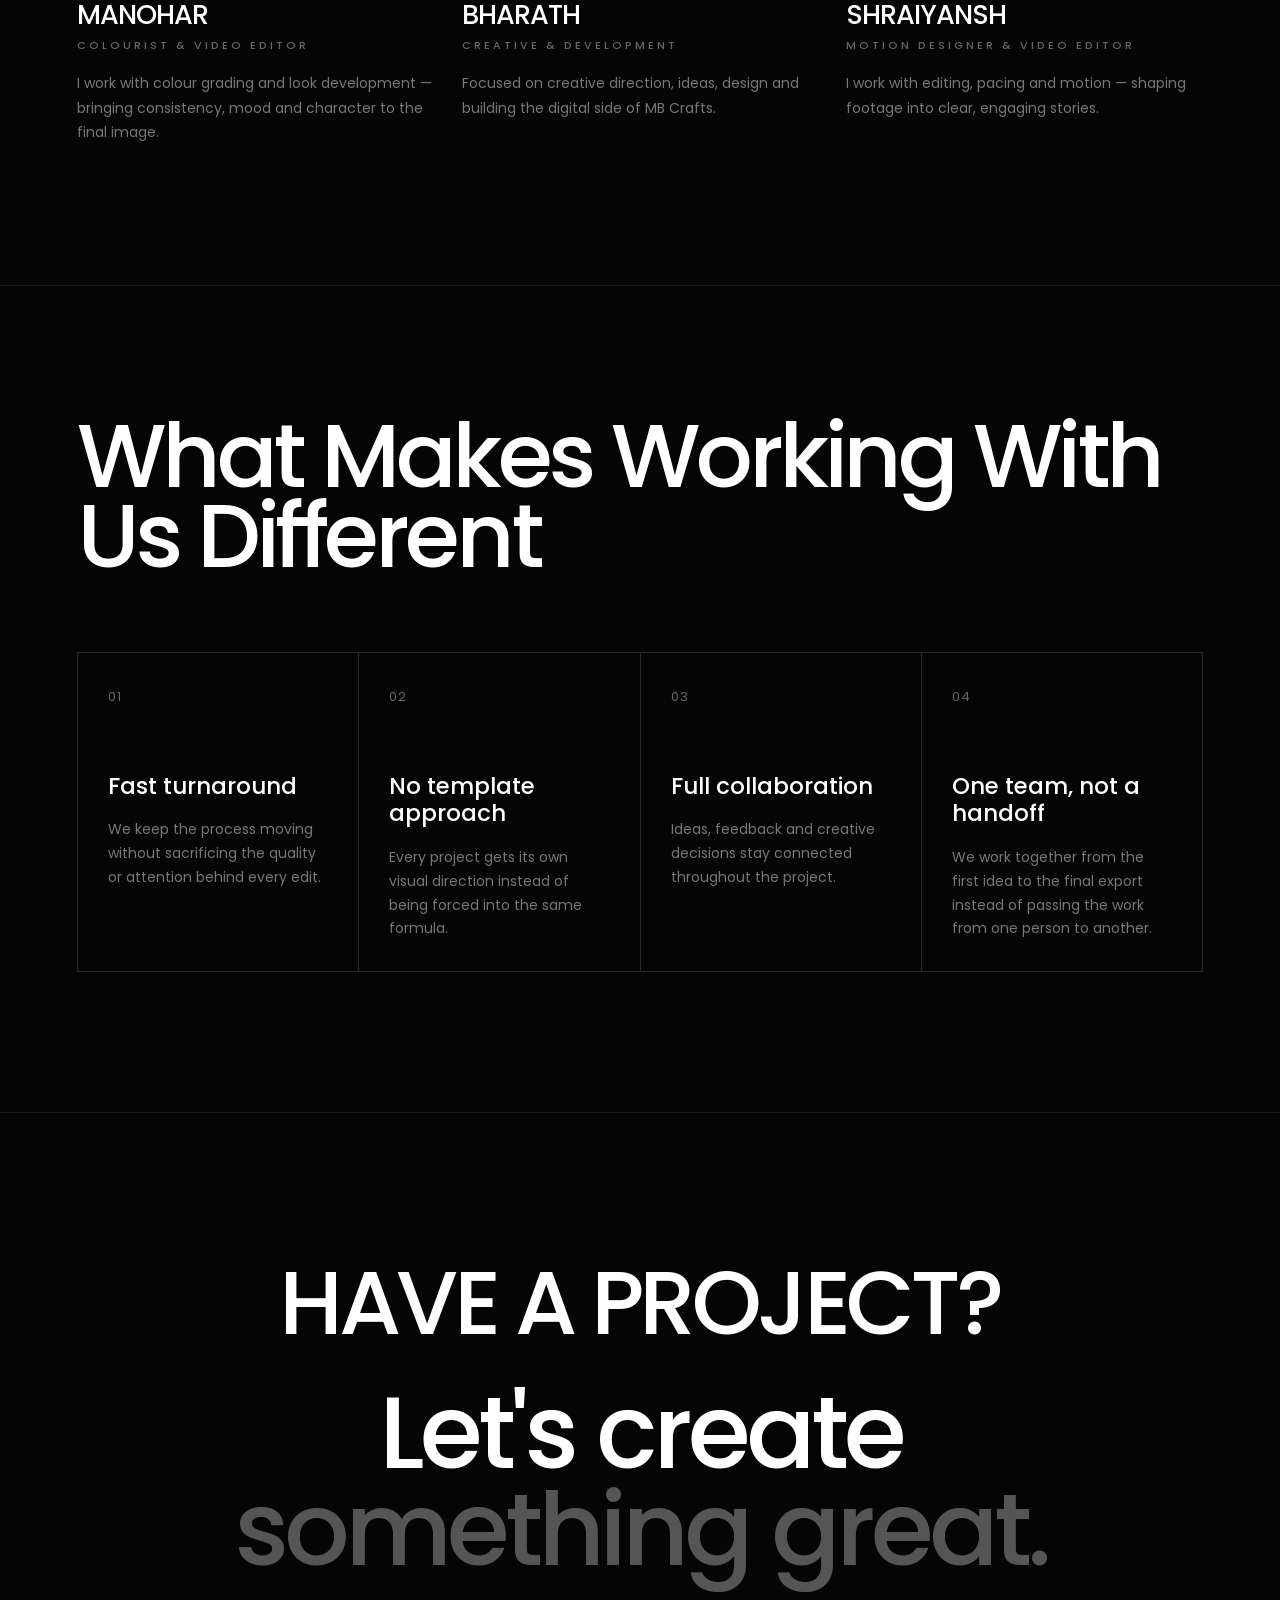
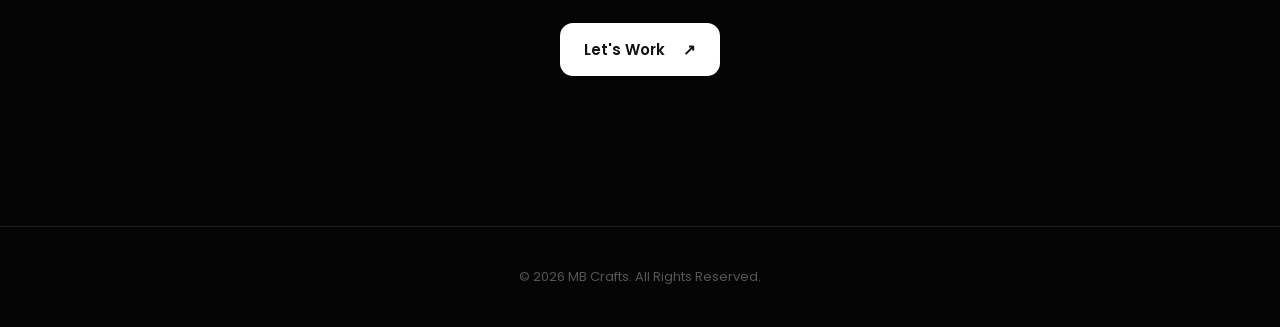
==== commit 4f47d0ed: "Fix capitalization in section headers" ====
--- a/about.html
+++ b/about.html
@@ -160,7 +160,7 @@
                 <div>
 
                     <h2 class="people-title">
-    THE PEOPLE BEHIND THE CRAFT
+    The People Behind The Craft
 </h2>
 
 <span class="people-description">
@@ -356,7 +356,7 @@
             <div class="difference-header">
 
                 <span class="section-label">
-                    WHAT MAKES WORKING WITH US DIFFERENT
+                    What Makes Working With Us Different
                 </span>
             </div>
 
--- a/about.css
+++ b/about.css
@@ -333,13 +333,13 @@
 ===================================================== */
 
 .section-label {
-    color: #777;
-
-    font-size: 12px;
-
-    letter-spacing: 3px;
-
+    display: block;
+    font-size: clamp(48px, 7vw, 110px);
     font-weight: 500;
+    line-height: 0.9;
+    letter-spacing: -0.05em;
+    color: #fff;
+    margin-bottom: 40px;
 }
 
 
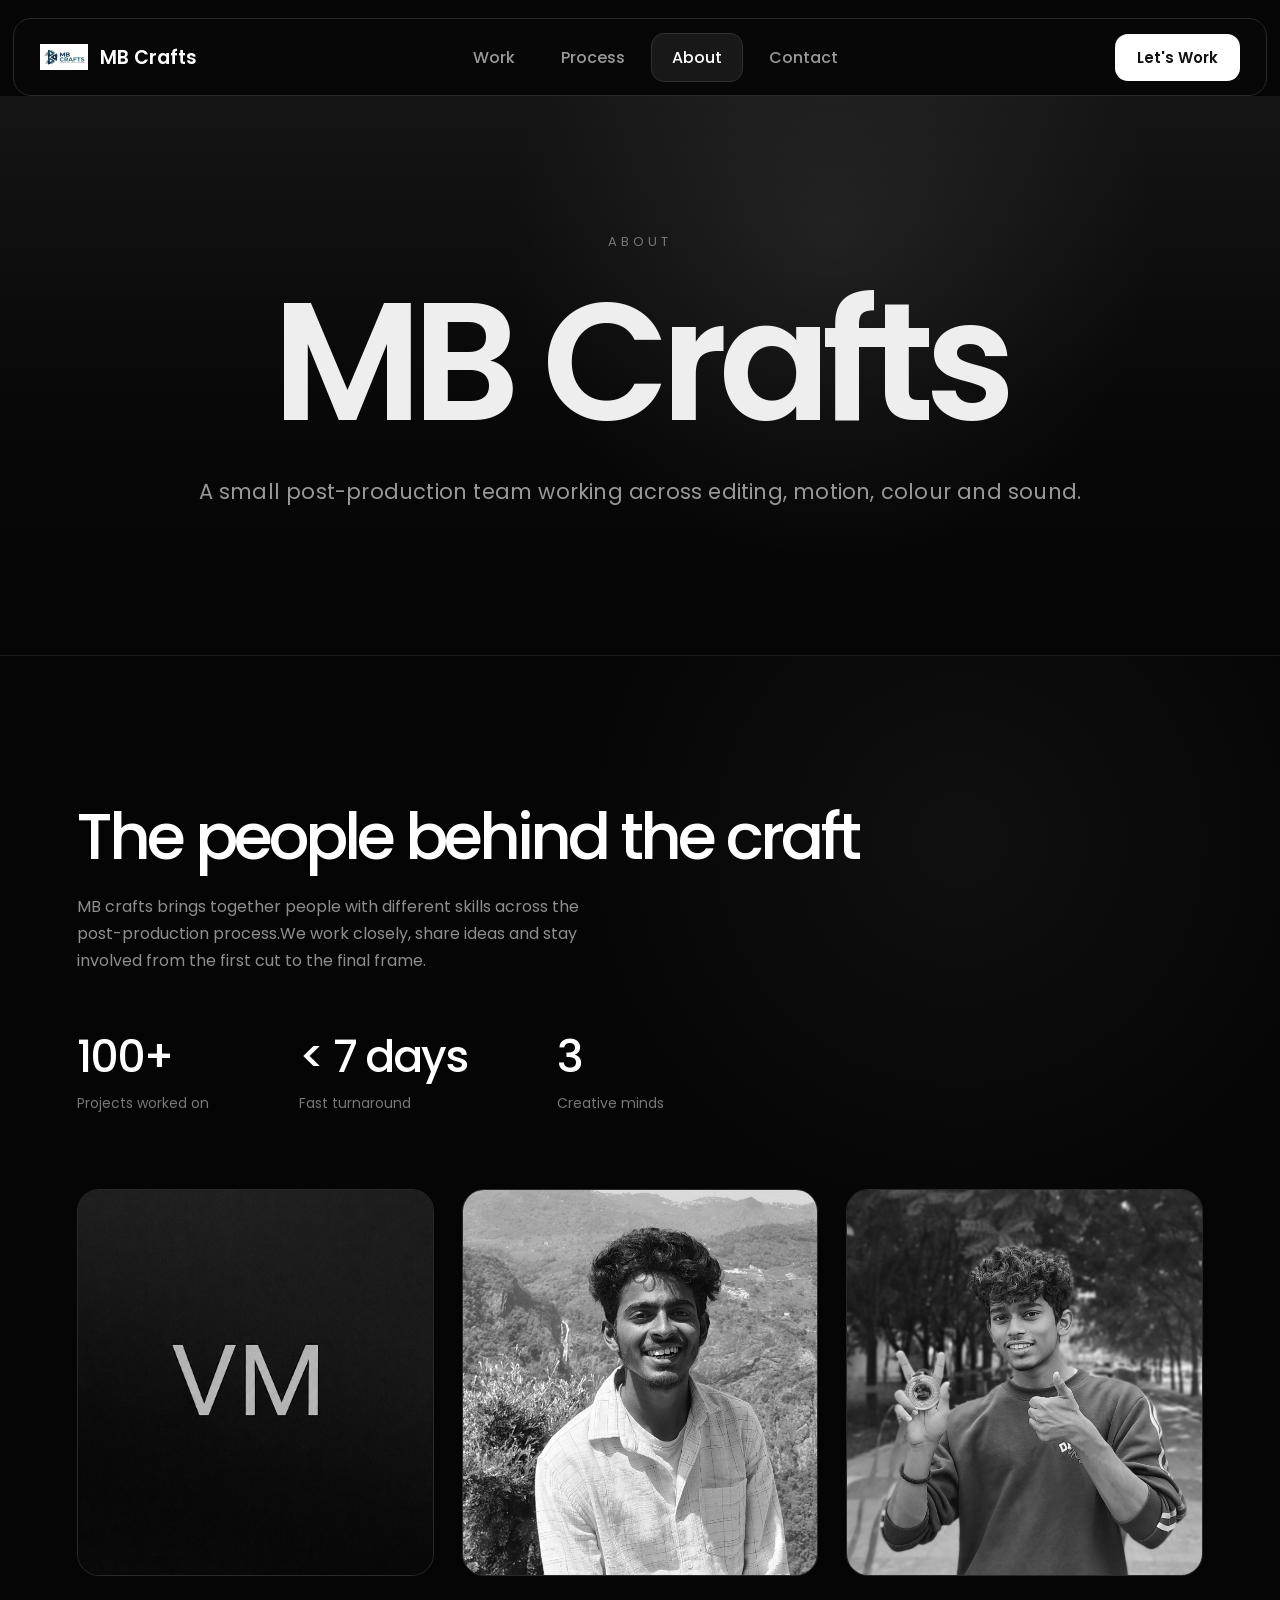
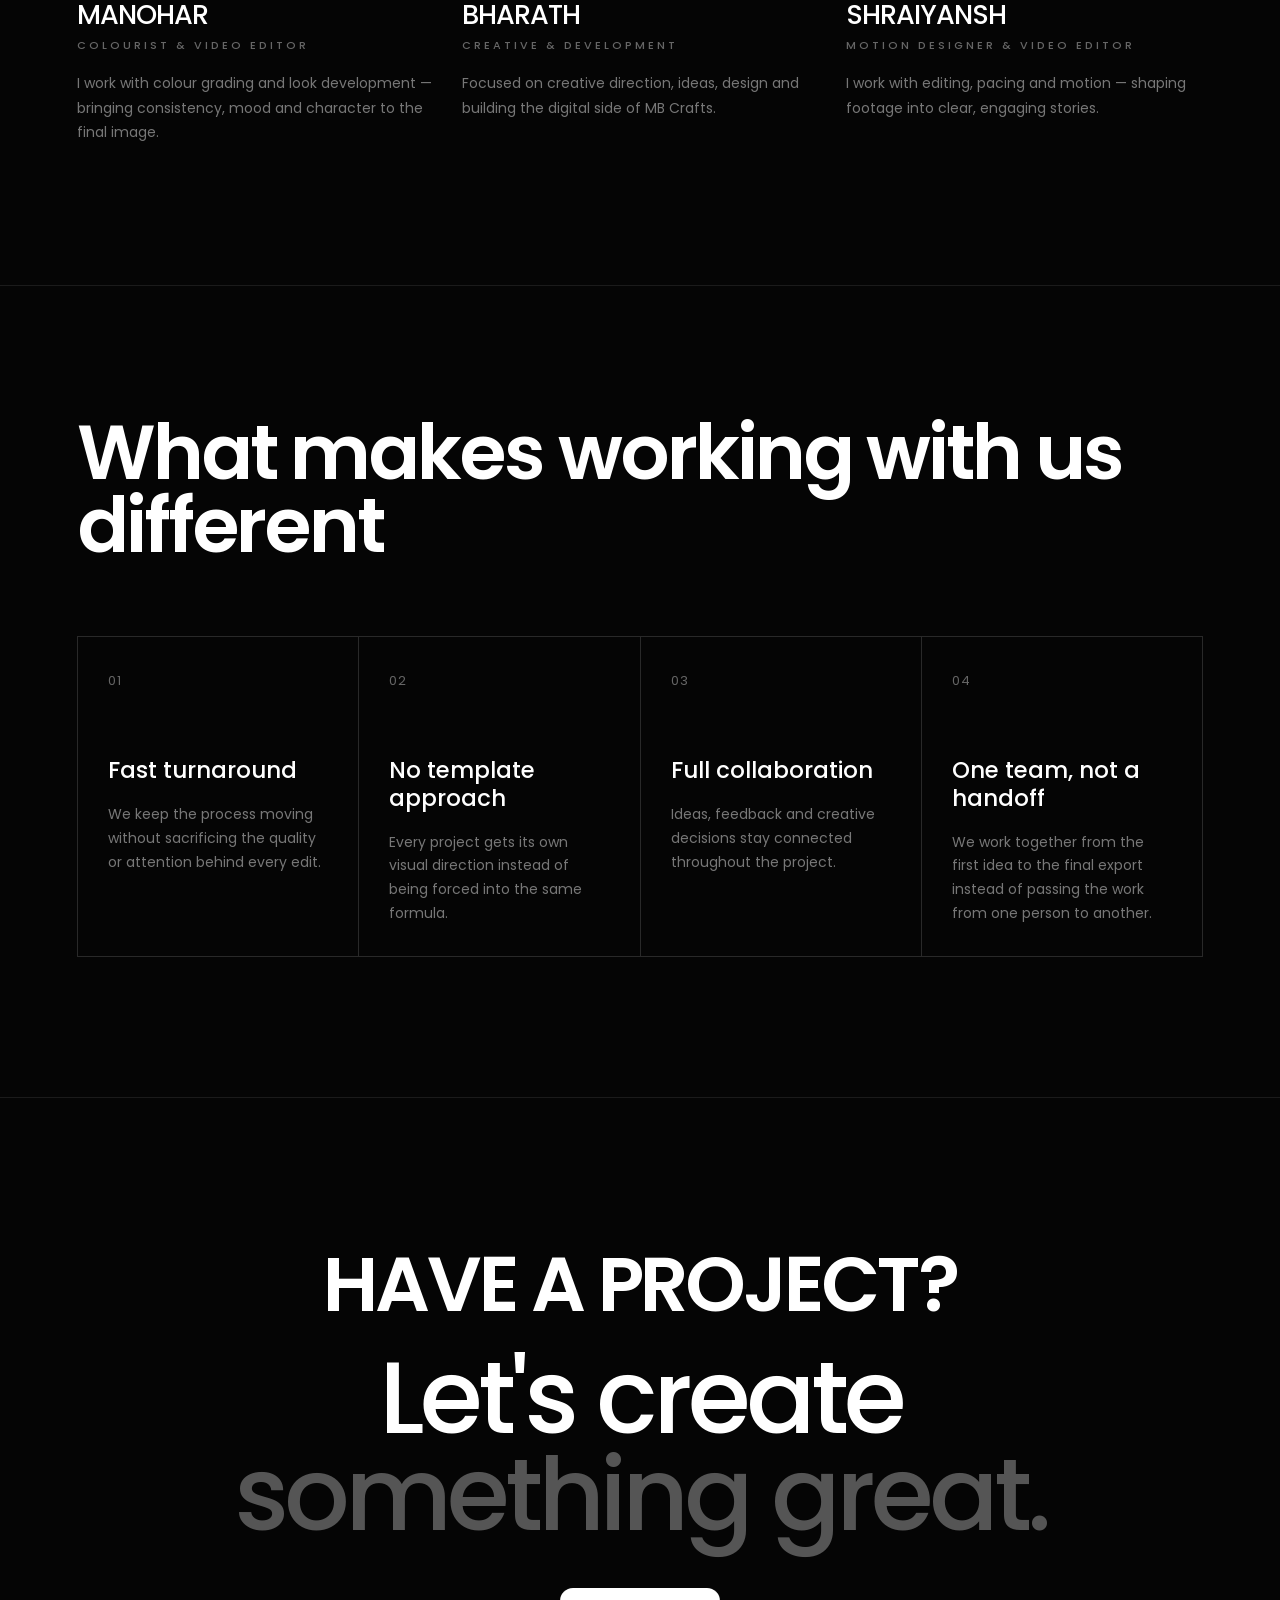
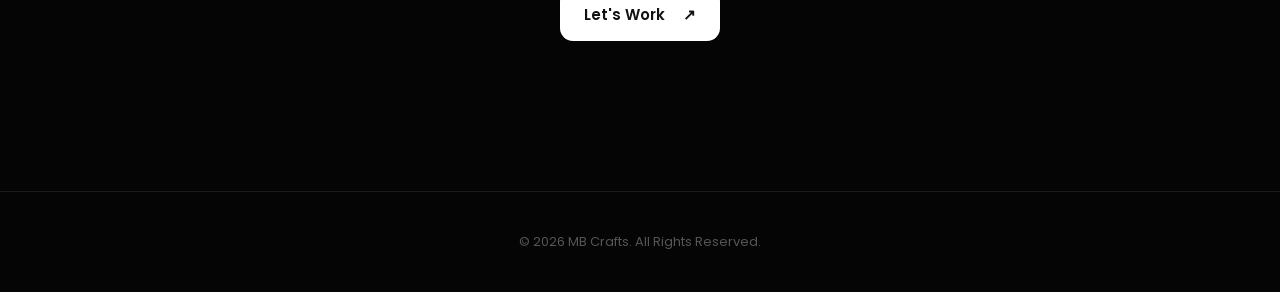
==== commit 88a39b3d: "Fix capitalization in headings and descriptions" ====
--- a/about.html
+++ b/about.html
@@ -160,7 +160,7 @@
                 <div>
 
                     <h2 class="people-title">
-    The People Behind The Craft
+    The people behind the craft
 </h2>
 
 <span class="people-description">
@@ -356,7 +356,7 @@
             <div class="difference-header">
 
                 <span class="section-label">
-                    What Makes Working With Us Different
+                    What makes working with us different
                 </span>
             </div>
 
--- a/about.css
+++ b/about.css
@@ -334,12 +334,12 @@
 
 .section-label {
     display: block;
-    font-size: clamp(48px, 7vw, 110px);
-    font-weight: 500;
-    line-height: 0.9;
-    letter-spacing: -0.05em;
-    color: #fff;
-    margin-bottom: 40px;
+    font-size: clamp(42px, 6vw, 90px);
+    font-weight: 600;
+    line-height: 0.95;
+    letter-spacing: -0.04em;
+    color: #ffffff;
+    margin: 0 0 24px;
 }
 
 
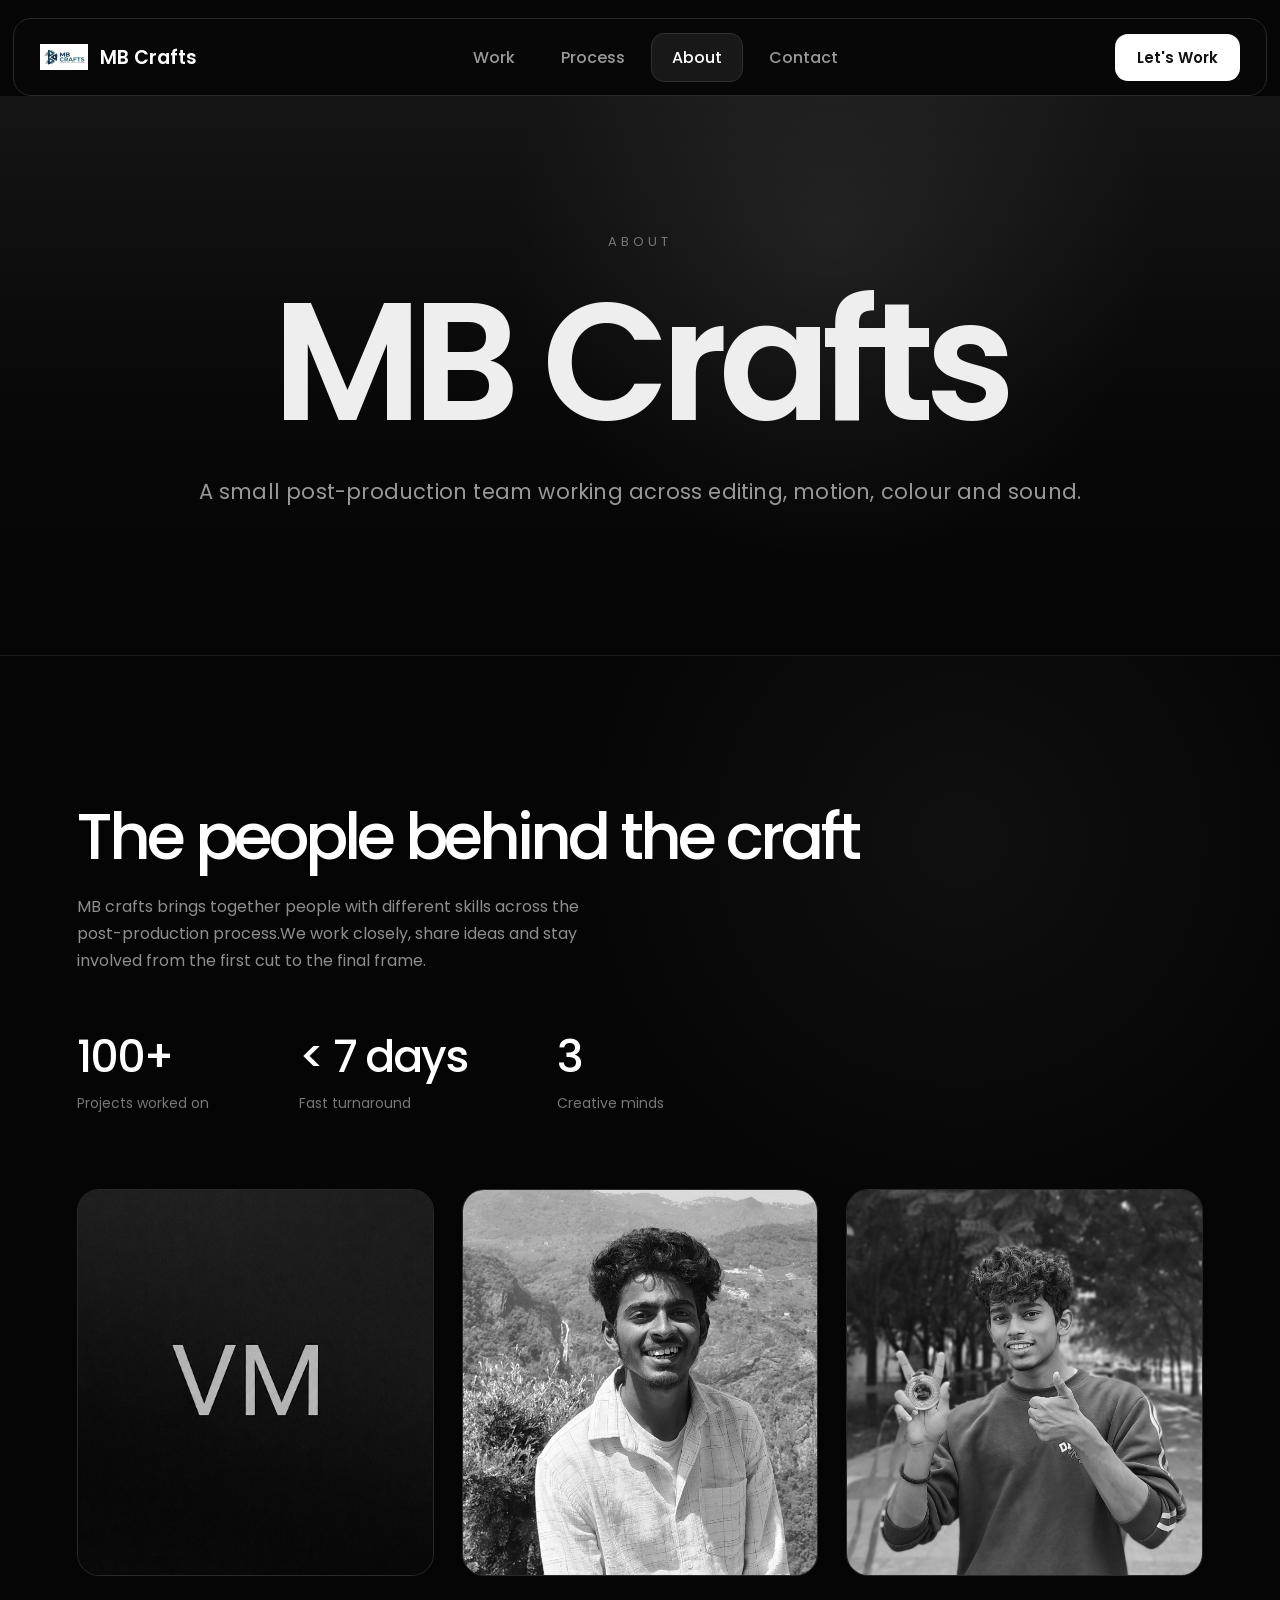
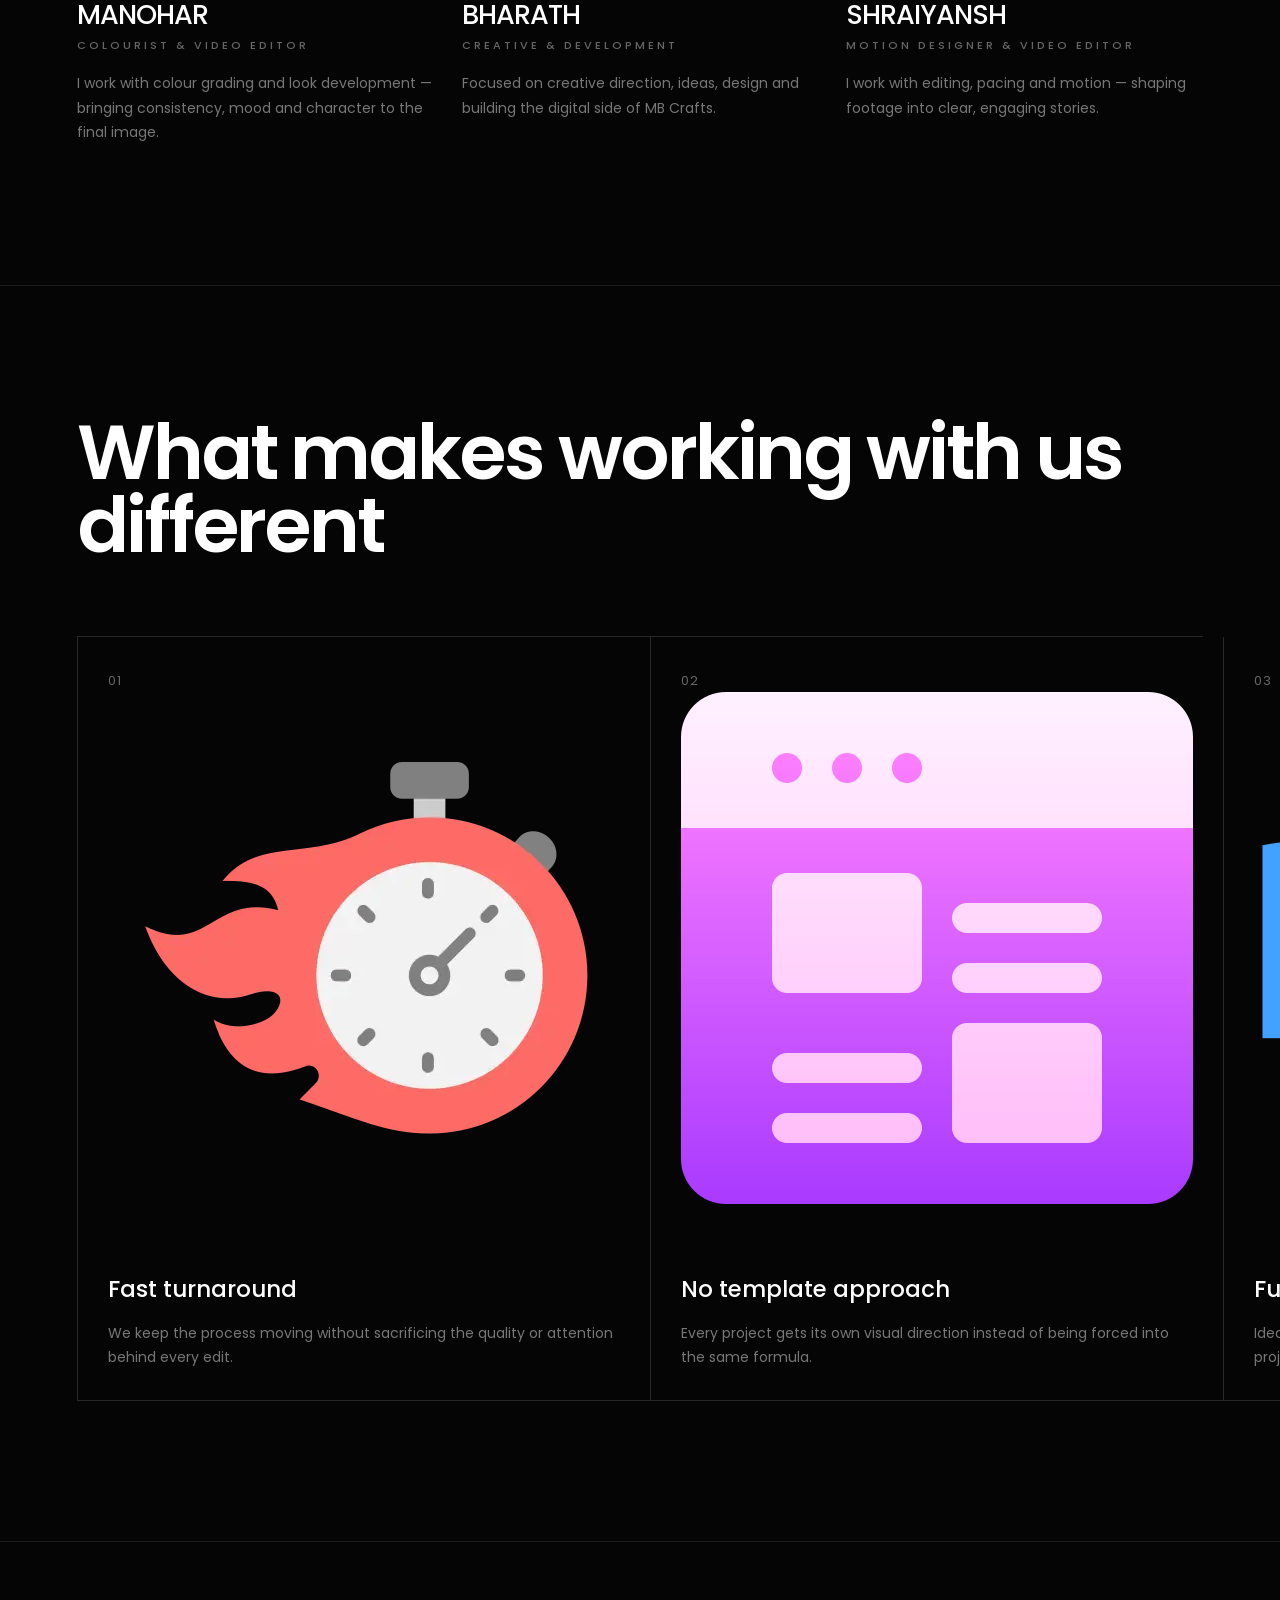
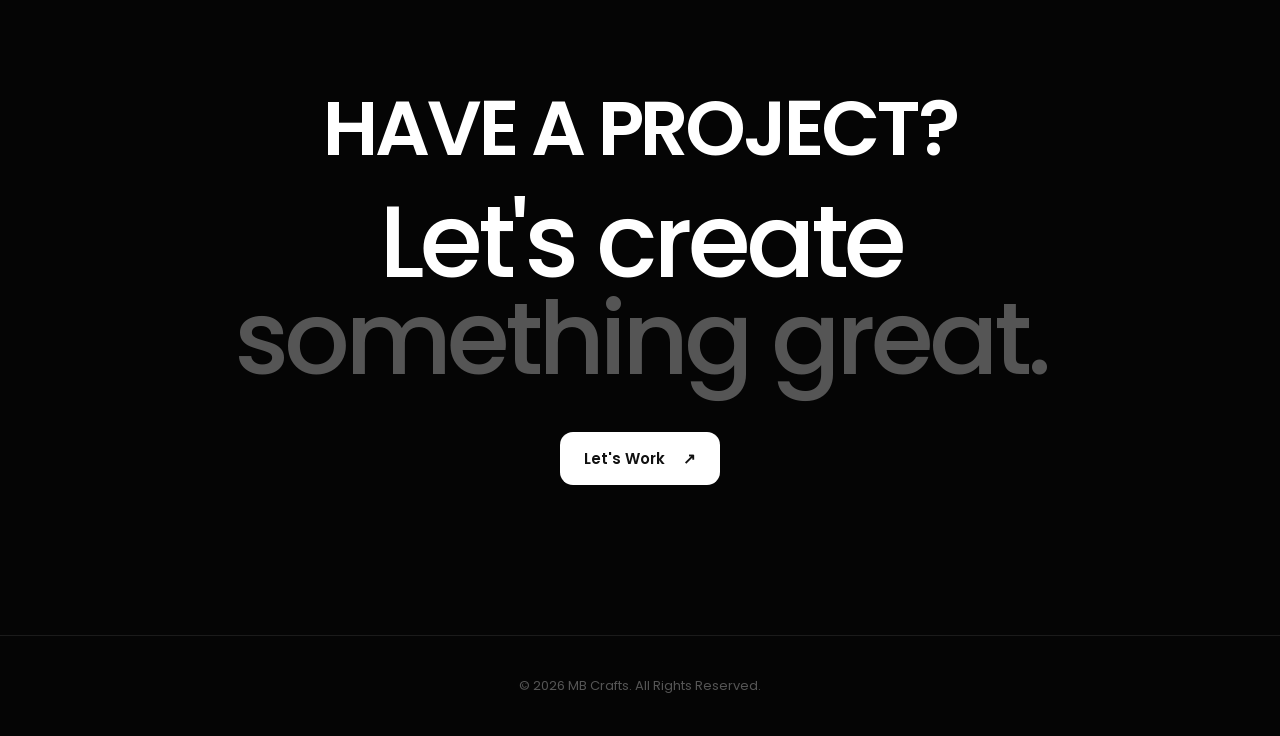
==== commit 1a003113: "Refactor difference-item structure in about.html" ====
--- a/about.html
+++ b/about.html
@@ -371,21 +371,26 @@
 
                 <div class="difference-item">
 
-                    <span class="difference-number">
-                        01
-                    </span>
-
-                    <h3>
-                        Fast turnaround
-                    </h3>
-
-                    <p>
-                        We keep the process moving without
-                        sacrificing the quality or attention
-                        behind every edit.
-                    </p>
-
-                </div>
+    <div class="difference-top">
+        <span class="difference-number">01</span>
+
+        <img
+            src="images/quick.webp"
+            alt=""
+            class="difference-icon">
+    </div>
+
+    <h3>
+        Fast turnaround
+    </h3>
+
+    <p>
+        We keep the process moving without
+        sacrificing the quality or attention
+        behind every edit.
+    </p>
+
+</div>
 
 
 
@@ -395,22 +400,26 @@
 
                 <div class="difference-item">
 
-                    <span class="difference-number">
-                        02
-                    </span>
-
-                    <h3>
-                        No template approach
-                    </h3>
-
-                    <p>
-                        Every project gets its own visual
-                        direction instead of being forced
-                        into the same formula.
-                    </p>
-
-                </div>
-
+    <div class="difference-top">
+        <span class="difference-number">02</span>
+
+        <img
+            src="images/browser.webp"
+            alt=""
+            class="difference-icon">
+    </div>
+
+    <h3>
+        No template approach
+    </h3>
+
+    <p>
+        Every project gets its own visual
+        direction instead of being forced
+        into the same formula.
+    </p>
+
+</div>
 
 
                 <!-- =================================================
@@ -419,20 +428,25 @@
 
                 <div class="difference-item">
 
-                    <span class="difference-number">
-                        03
-                    </span>
-
-                    <h3>
-                        Full collaboration
-                    </h3>
-
-                    <p>
-                        Ideas, feedback and creative decisions
-                        stay connected throughout the project.
-                    </p>
-
-                </div>
+    <div class="difference-top">
+        <span class="difference-number">03</span>
+
+        <img
+            src="images/collaboration.webp"
+            alt=""
+            class="difference-icon">
+    </div>
+
+    <h3>
+        Full collaboration
+    </h3>
+
+    <p>
+        Ideas, feedback and creative decisions
+        stay connected throughout the project.
+    </p>
+
+</div>
 
 
 
@@ -440,26 +454,28 @@
                      04
                 ================================================== -->
 
-                <div class="difference-item">
-
-                    <span class="difference-number">
-                        04
-                    </span>
-
-                    <h3>
-                        One team, not a handoff
-                    </h3>
-
-                    <p>
-                        We work together from the first idea
-                        to the final export instead of passing
-                        the work from one person to another.
-                    </p>
-
-                </div>
-
-
-            </div>
+               <div class="difference-item">
+
+    <div class="difference-top">
+        <span class="difference-number">04</span>
+
+        <img
+            src="images/handoff.webp"
+            alt=""
+            class="difference-icon">
+    </div>
+
+    <h3>
+        One team, not a handoff
+    </h3>
+
+    <p>
+        We work together from the first idea
+        to the final export instead of passing
+        the work from one person to another.
+    </p>
+
+</div>
 
 
         </section>
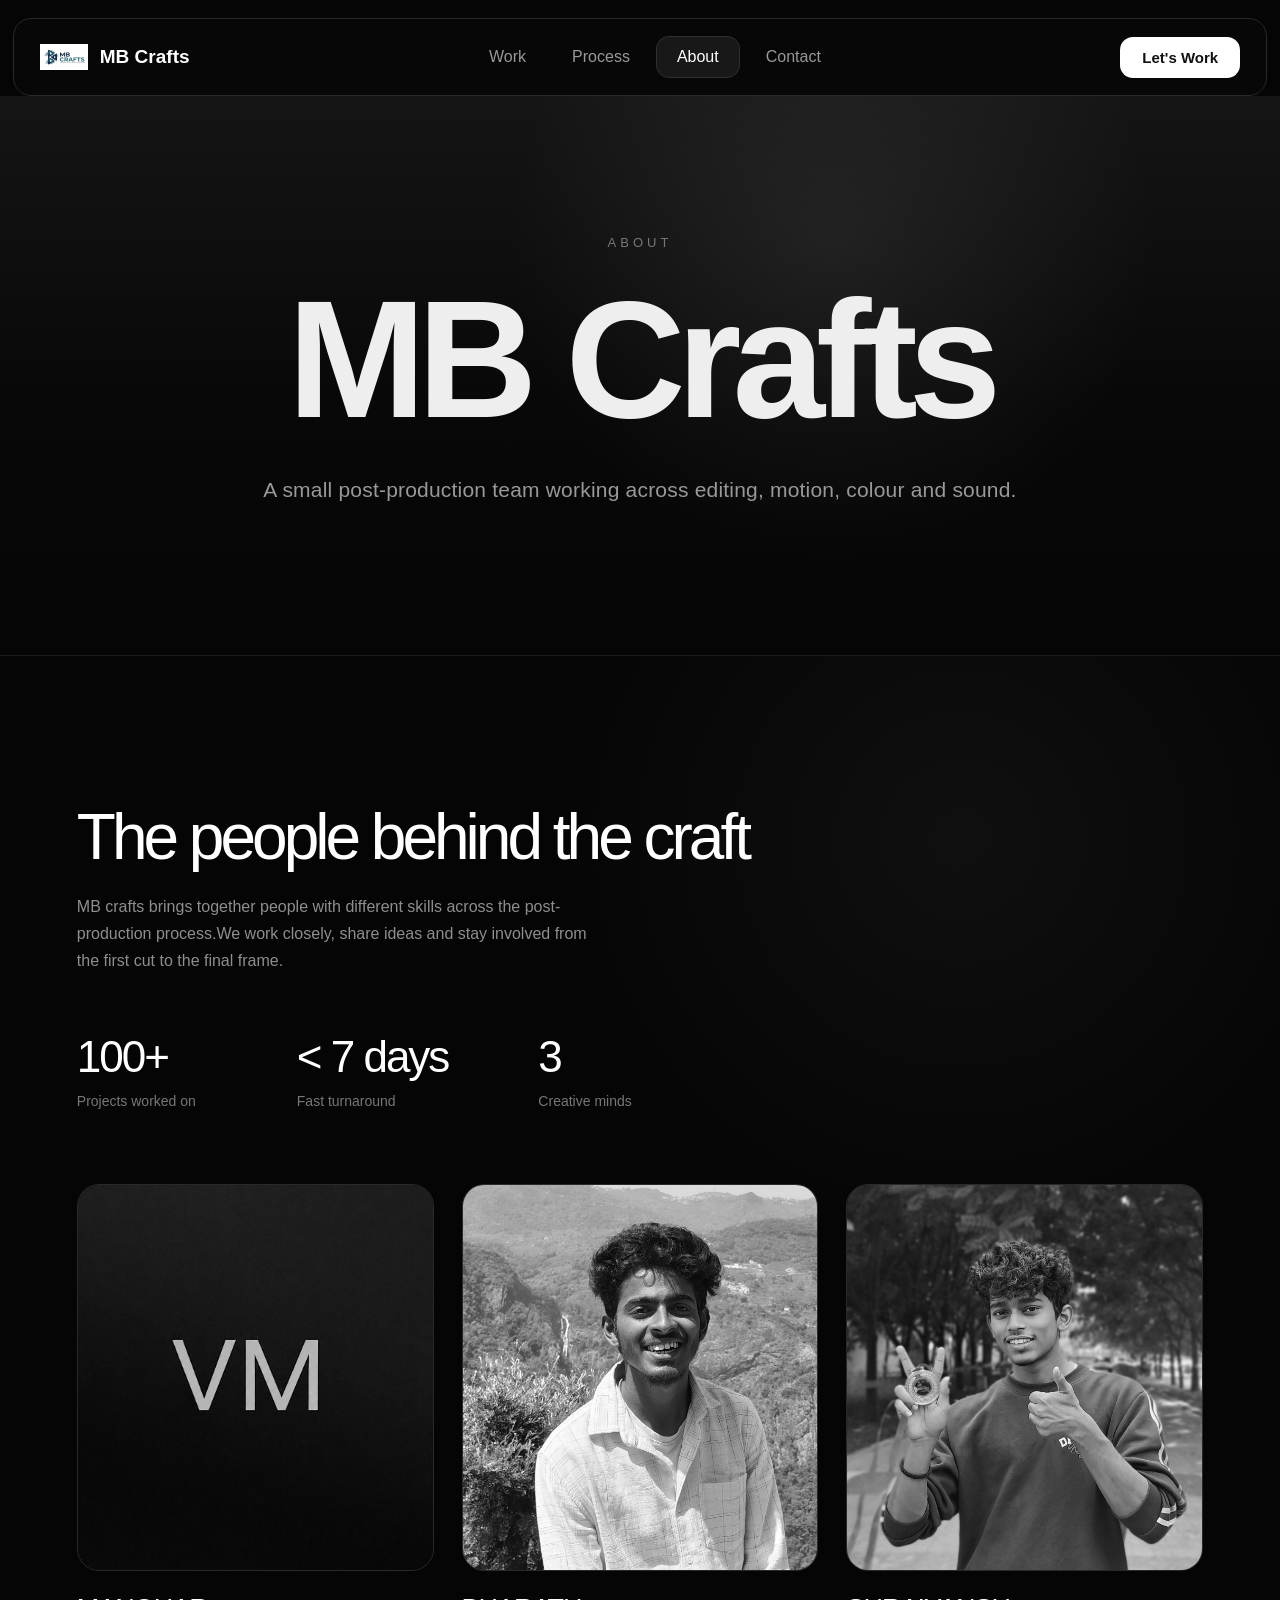
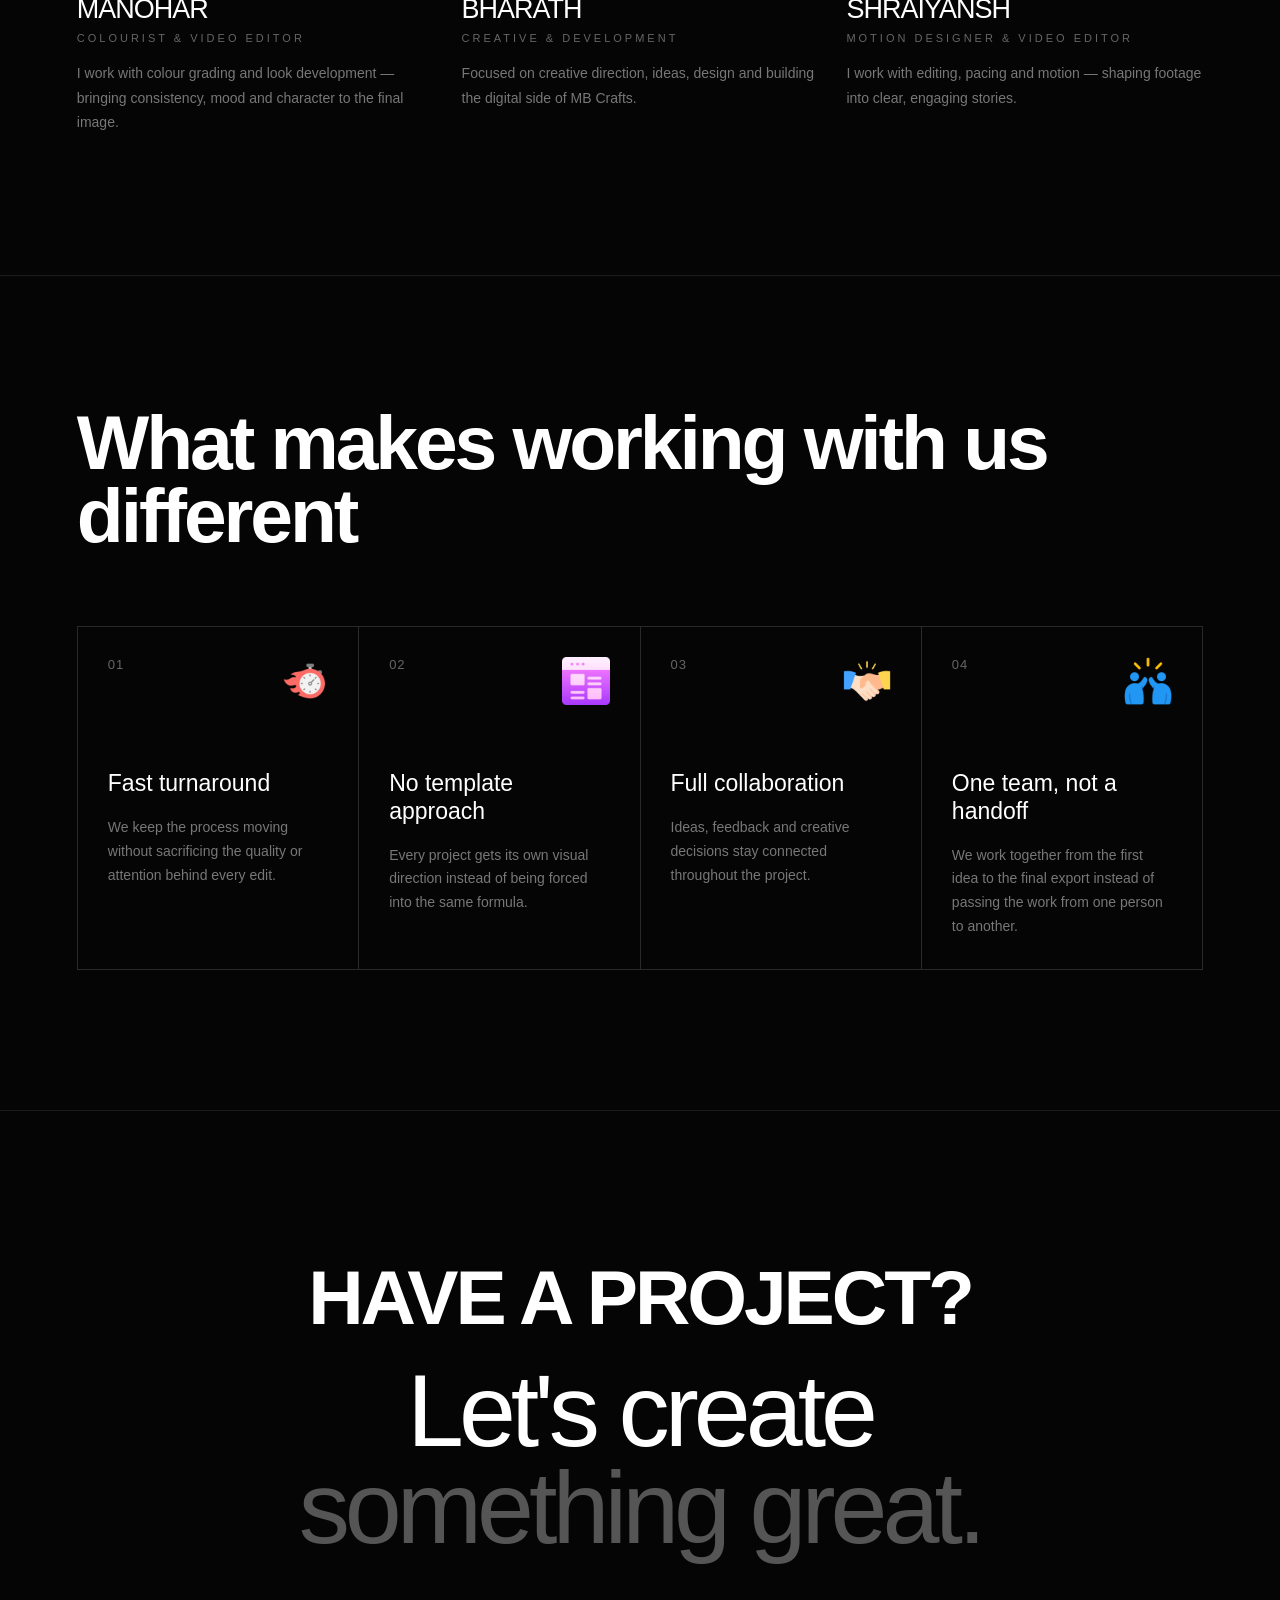
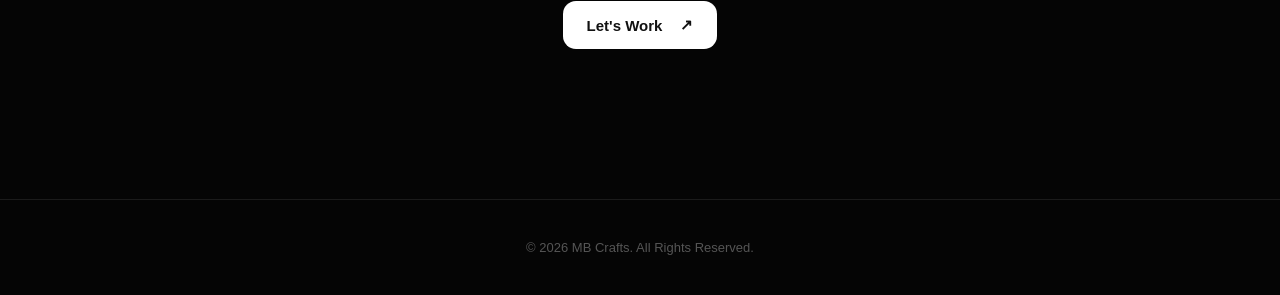
==== commit cf5cfa21: "Change font stylesheet to DM Sans and Manrope Updated Google Fonts link to use DM Sans and Manrope." ====
--- a/about.html
+++ b/about.html
@@ -13,8 +13,8 @@
     <link rel="stylesheet" href="about.css">
 
     <link
-        href="https://fonts.googleapis.com/css2?family=Poppins:wght@300;400;500;600;700&display=swap"
-        rel="stylesheet">
+    href="https://fonts.googleapis.com/css2?family=DM+Sans:wght@400;500;600;700&family=Manrope:wght@400;500;600;700;800&display=swap"
+    rel="stylesheet">
 
 </head>
 
--- a/about.css
+++ b/about.css
@@ -582,7 +582,26 @@
 
     border-left: 1px solid #292929;
 }
-
+/* =====================================================
+   DIFFERENCE TOP
+===================================================== */
+
+.difference-top {
+    display: flex;
+    align-items: flex-start;
+    justify-content: space-between;
+    width: 100%;
+}
+
+
+.difference-icon {
+    width: 48px;
+    height: 48px;
+
+    object-fit: contain;
+
+    display: block;
+}
 
 
 /* =====================================================
